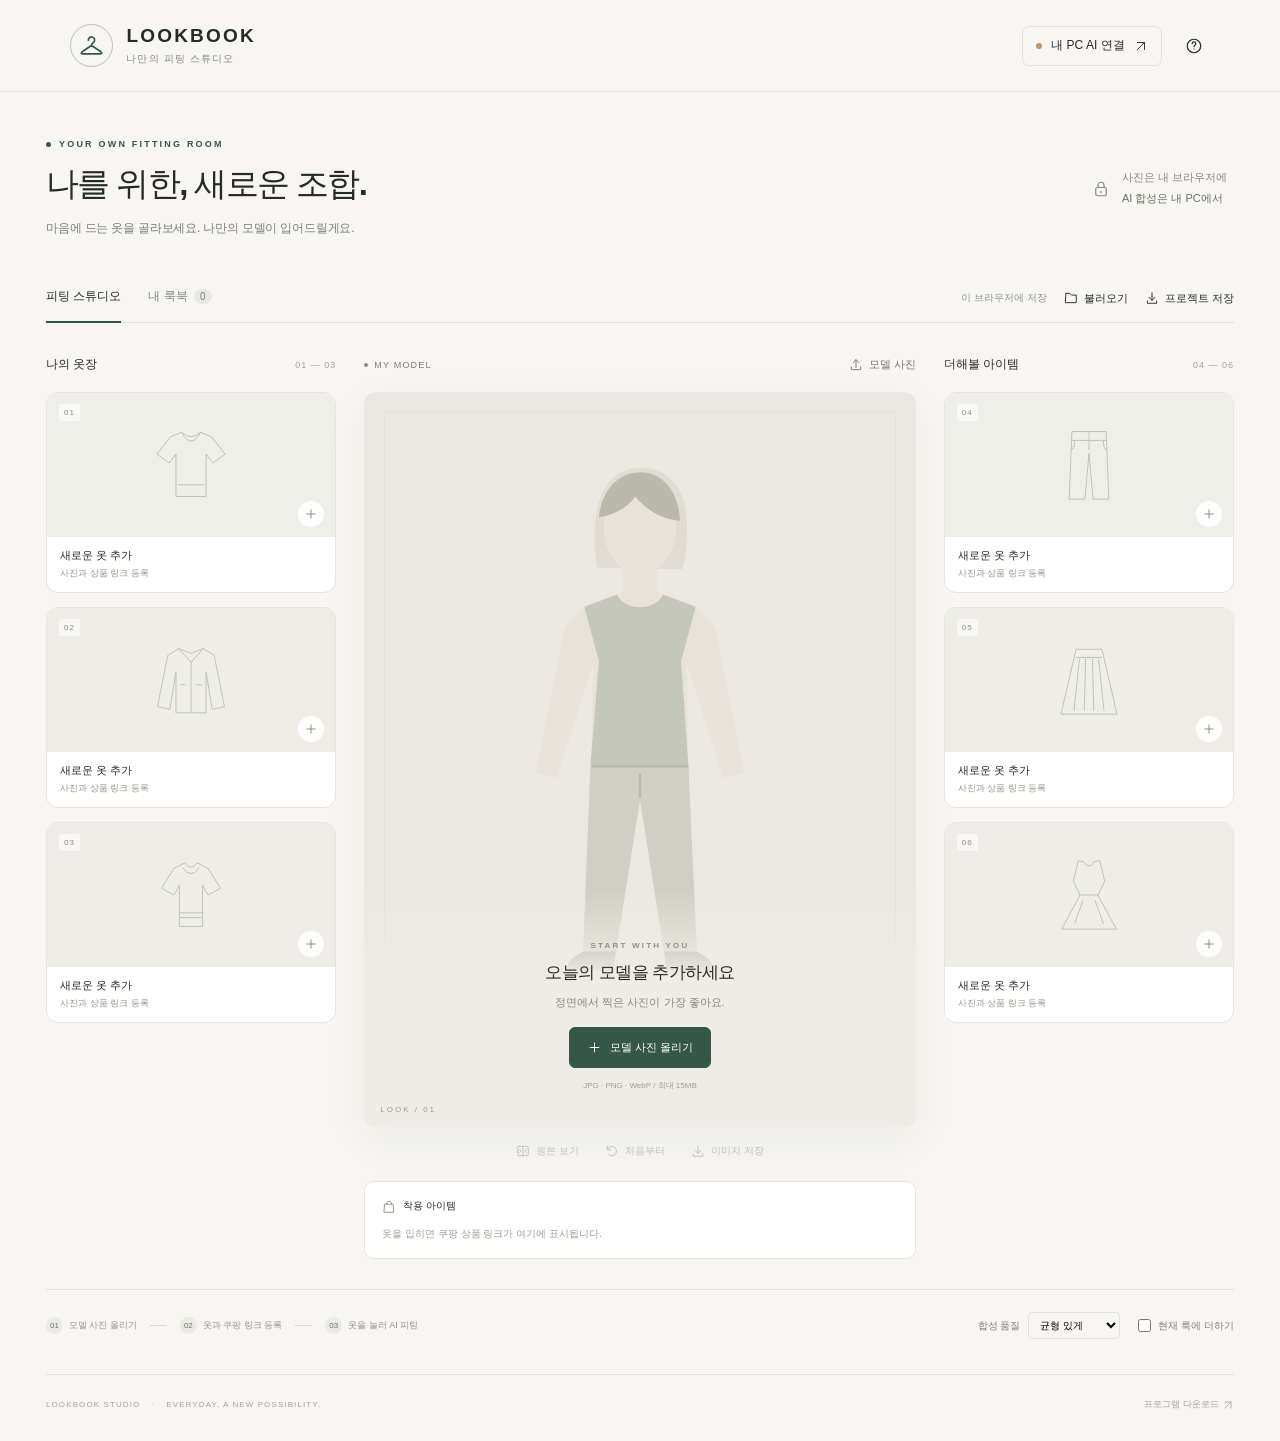
==== web/index.html @ db5d23bc "Build Korean lookbook with local AI fitting, Coupang links and Pages deployment" ====
<!doctype html>
<html lang="ko">
<head>
  <meta charset="utf-8">
  <meta name="viewport" content="width=device-width, initial-scale=1">
  <meta name="description" content="모델과 옷 사진으로 만드는 나만의 룩북. 내 PC의 AI로 가상착용하고 쿠팡 상품 링크까지 함께 보관하세요.">
  <meta name="referrer" content="no-referrer">
  <meta http-equiv="Content-Security-Policy" content="default-src 'self'; img-src 'self' data: blob:; script-src 'self'; style-src 'self' 'unsafe-inline'; connect-src 'self' http://127.0.0.1:8765; font-src 'self'; object-src 'none'; base-uri 'self'; form-action 'none'">
  <title>나만의 룩북 · LOOKBOOK STUDIO</title>
  <link rel="icon" href="./favicon.svg" type="image/svg+xml">
  <link rel="stylesheet" href="./styles.css">
  <script src="./core.js" defer></script>
  <script src="./app.js" defer></script>
</head>
<body>
  <header class="topbar">
    <a class="brand" href="./" aria-label="룩북 스튜디오 처음 화면"><span class="brand-mark" data-icon="hanger"></span><span>LOOKBOOK<span class="brand-sub">나만의 피팅 스튜디오</span></span></a>
    <div class="top-actions"><button id="connectBtn" class="connection"><span class="status-dot"></span><span id="connectionLabel">내 PC AI 연결</span><span data-icon="arrow-up-right"></span></button><button id="helpBtn" class="icon-button" aria-label="사용 방법" data-icon="help"></button></div>
  </header>
  <main>
    <section class="intro">
      <div><div class="eyebrow"><span></span> YOUR OWN FITTING ROOM</div><h1>나를 위한, 새로운 조합.</h1><p>마음에 드는 옷을 골라보세요. 나만의 모델이 입어드릴게요.</p></div>
      <div class="intro-note"><span data-icon="lock"></span><span>사진은 내 브라우저에<br><strong>AI 합성은 내 PC에서</strong></span></div>
    </section>

    <div class="workspace-nav"><div class="tabs" role="tablist" aria-label="작업 화면"><button id="studioTab" class="tab active" role="tab" aria-selected="true" aria-controls="studioPanel">피팅 스튜디오</button><button id="looksTab" class="tab" role="tab" aria-selected="false" aria-controls="looksPanel">내 룩북 <span id="looksCount">0</span></button></div><div class="project-actions"><span id="saveStatus" class="save-status">이 브라우저에 저장</span><button id="importBtn" class="text-button"><span data-icon="folder"></span>불러오기</button><button id="exportBtn" class="text-button"><span data-icon="download"></span>프로젝트 저장</button></div></div>

    <section id="studioPanel" role="tabpanel" aria-labelledby="studioTab">
      <div class="studio-grid">
        <aside class="wardrobe left-wardrobe"><div class="section-heading"><h2>나의 옷장</h2><span>01 — 03</span></div><div id="leftSlots" class="slot-list"></div></aside>
        <section class="fitting-column" aria-label="모델과 가상착용 결과">
          <div class="model-toolbar"><span><span class="tiny-dot"></span> <span id="modelLabel">MY MODEL</span></span><button id="modelUploadBtn" class="text-button"><span data-icon="upload"></span><span id="modelUploadLabel">모델 사진</span></button></div>
          <div id="modelStage" class="model-stage">
            <div class="stage-lines" aria-hidden="true"></div>
            <div id="emptyModel" class="empty-model">
              <svg class="model-illustration" viewBox="0 0 320 480" fill="none" aria-hidden="true"><ellipse cx="160" cy="452" rx="76" ry="10" fill="#dedbd3"/><path d="M125 109c-4-17-3-37 0-49 4-22 18-34 36-34s34 13 37 36c2 15 1 32-3 48" fill="#ddd8ce"/><ellipse cx="160" cy="76" rx="30" ry="38" fill="#e9e1d7"/><path d="M146 108v21l-32 12-16 17-24 120 17 5 31-97-3 91-6 154h27l20-132 20 132h27l-7-154-2-91 31 97 17-5-24-120-16-17-32-12v-21" fill="#e8e1d7"/><path d="M114 141l27-10c6 14 32 14 38 0l27 10-12 45 6 87h-81l7-87z" fill="#b7bbb0"/><path d="M119 273h81l7 153h-27l-20-125-20 125h-27z" fill="#c8c6bb"/><path d="M113 426h27l-2 16h-38c-2-6 5-12 13-16m67 0h27c8 4 15 10 13 16h-38z" fill="#827f73"/><path d="M126 67c8-1 22-5 30-17 11 13 24 19 37 20-1-27-17-40-32-40-19 0-32 14-35 37" fill="#aaa598"/><path d="M160 279v20m-40-26h80" stroke="#a9a79a" stroke-width="2"/></svg>
              <div class="model-empty-caption"><span class="eyebrow">START WITH YOU</span><h2>오늘의 모델을 추가하세요</h2><p>정면에서 찍은 사진이 가장 좋아요.</p><button id="emptyUploadBtn" class="primary-button"><span data-icon="plus"></span>모델 사진 올리기</button><small>JPG · PNG · WebP / 최대 15MB</small></div>
            </div>
            <img id="modelImage" class="model-image" alt="업로드한 모델" hidden>
            <span id="resultBadge" class="result-badge" hidden>AI 피팅 결과</span>
            <div id="processing" class="processing" hidden role="status" aria-live="polite"><div class="spinner"></div><strong id="processingTitle">옷을 입혀보고 있어요</strong><p id="processingText">내 PC에서 AI가 작업 중입니다.</p><span id="elapsed">0초</span><button id="cancelBtn" class="secondary-button">작업 취소</button></div>
            <div class="stage-number" aria-hidden="true">LOOK / <span id="lookNumber">01</span></div>
          </div>
          <div class="stage-actions"><button id="originalBtn" class="text-button" disabled><span data-icon="compare"></span>원본 보기</button><button id="resetBtn" class="text-button" disabled><span data-icon="reset"></span>처음부터</button><button id="downloadBtn" class="text-button" disabled><span data-icon="download"></span>이미지 저장</button></div>
          <div id="productPanel" class="product-panel"><div class="product-heading"><span data-icon="bag"></span><h3 id="productTitle">착용 아이템</h3></div><div id="productList"><p class="muted">옷을 입히면 쿠팡 상품 링크가 여기에 표시됩니다.</p></div></div>
        </section>
        <aside class="wardrobe right-wardrobe"><div class="section-heading"><h2>더해볼 아이템</h2><span>04 — 06</span></div><div id="rightSlots" class="slot-list"></div></aside>
      </div>
      <div class="studio-bottom"><div class="step-hint"><span>01</span>모델 사진 올리기<i></i><span>02</span>옷과 쿠팡 링크 등록<i></i><span>03</span>옷을 눌러 AI 피팅</div><div class="generation-controls"><label for="quality">합성 품질</label><select id="quality"><option value="20">빠르게</option><option value="30" selected>균형 있게</option><option value="50">세밀하게</option></select><label class="check-label"><input id="layerMode" type="checkbox">현재 룩에 더하기</label></div></div>
      <div id="feedback" class="feedback" role="status" hidden></div>
    </section>

    <section id="looksPanel" role="tabpanel" aria-labelledby="looksTab" hidden><div class="looks-heading"><div><h2>마음에 드는 조합을 모아두세요.</h2><p>완성한 룩은 이 브라우저에 최대 20개까지 자동 보관됩니다.</p></div></div><div id="lookGallery" class="look-gallery"></div></section>

    <footer><span>LOOKBOOK STUDIO <b>·</b> EVERYDAY, A NEW POSSIBILITY.</span><a href="https://github.com/mkj5956/Cookbook-site" target="_blank" rel="noopener noreferrer">프로그램 다운로드 <span data-icon="arrow-up-right"></span></a></footer>
  </main>

  <dialog id="garmentDialog"><form id="garmentForm" novalidate><div class="dialog-heading"><div><span class="eyebrow" id="slotEyebrow">WARDROBE 01</span><h2>나의 옷 등록하기</h2></div><button type="button" class="icon-button dialog-close" aria-label="닫기" data-icon="close"></button></div><button type="button" id="garmentImageBtn" class="garment-drop"><img id="garmentPreview" alt="등록할 의상" hidden><span id="garmentPlaceholder"><span data-icon="upload"></span><strong>옷 사진을 선택하거나 끌어놓으세요</strong><small>상품 단독 사진 또는 옷을 입은 사진 · 최대 15MB</small></span></button><label for="garmentName">상품명</label><input id="garmentName" type="text" maxlength="80" placeholder="예: 아이보리 리브 니트"><div class="form-row"><div><label for="garmentCategory">옷 종류</label><select id="garmentCategory"><option value="tops">상의 · 아우터</option><option value="bottoms">하의 · 스커트</option><option value="one-pieces">원피스 · 점프수트</option></select></div><div><label for="garmentPhotoType">사진 형태</label><select id="garmentPhotoType"><option value="flat-lay">옷만 있는 상품 사진</option><option value="model">사람이 입은 사진</option></select></div></div><label for="garmentLink">쿠팡 상품 링크 <span class="optional">선택</span></label><div class="input-with-icon"><span data-icon="link"></span><input id="garmentLink" type="url" maxlength="2048" placeholder="https://www.coupang.com/..." autocomplete="off"></div><p class="field-hint">쿠팡 상품 주소 또는 link.coupang.com 공유 링크를 붙여넣으세요.</p><p id="garmentError" class="form-error" role="alert" hidden></p><div class="dialog-footer"><button type="button" id="deleteGarmentBtn" class="text-button danger">이 옷 삭제</button><button type="submit" class="primary-button">옷장에 저장 <span data-icon="arrow-right"></span></button></div></form></dialog>

  <dialog id="connectDialog"><div class="dialog-heading"><div><span class="eyebrow">ON YOUR COMPUTER</span><h2>내 PC의 AI와 연결하기</h2></div><button class="icon-button dialog-close" aria-label="닫기" data-icon="close"></button></div><p class="dialog-intro">사이트는 공개되어 있지만, 사진 합성은 본인 PC에서만 실행됩니다. 다른 방문자가 내 PC의 AI를 사용할 수는 없어요.</p><ol class="setup-steps"><li><b>프로그램 준비</b><span>저장소를 ZIP으로 내려받고 압축을 풀어주세요.</span><a href="https://github.com/mkj5956/Cookbook-site/archive/refs/heads/main.zip" class="text-button">윈도우 프로그램 다운로드 <span data-icon="download"></span></a></li><li><b>처음 한 번 설치</b><span><code>local-ai/1_INSTALL.bat</code>를 더블클릭하세요. AI 파일 다운로드에 인터넷이 필요합니다.</span></li><li><b>AI 실행</b><span><code>local-ai/2_START.bat</code>를 더블클릭하면 연결된 룩북이 열립니다.</span></li></ol><div class="hardware-note"><span data-icon="info"></span><p>NVIDIA 그래픽카드가 필요합니다. AI 모델의 안내 기준은 약 8GB VRAM이며, 이 구성은 RTX 30 시리즈 이상·12GB 이상을 권장합니다. <code>0_CHECK_PC.bat</code>로 확인할 수 있어요.</p></div><details><summary>직접 연결 코드를 입력할게요</summary><label for="connectionToken">실행 창에 표시된 연결 코드</label><input id="connectionToken" type="password" autocomplete="off" placeholder="연결 코드를 붙여넣으세요"><button id="manualConnectBtn" class="primary-button">연결 확인</button></details><p id="connectionMessage" class="form-error" role="status" hidden></p><p class="field-hint">Chrome에서 ‘로컬 네트워크 접근’ 안내가 뜨면 허용하세요. 사진은 GitHub나 외부 AI 서비스로 전송되지 않습니다.</p><div class="dialog-footer"><button id="disconnectBtn" class="text-button danger">연결 해제</button><button id="testConnectionBtn" class="secondary-button">연결 다시 확인</button></div></dialog>

  <dialog id="helpDialog"><div class="dialog-heading"><div><span class="eyebrow">A LITTLE GUIDE</span><h2>나만의 룩북 사용법</h2></div><button class="icon-button dialog-close" aria-label="닫기" data-icon="close"></button></div><ol class="setup-steps"><li><b>가운데에 모델 사진을 올려주세요.</b><span>팔이 몸을 가리지 않는 정면 사진을 권장합니다.</span></li><li><b>양옆 6칸에 옷을 등록하세요.</b><span>옷 종류, 사진 형태, 상품명과 쿠팡 주소를 함께 저장할 수 있어요.</span></li><li><b>등록한 옷을 클릭하세요.</b><span>PC의 AI가 옷을 입힌 사진을 만듭니다. ‘현재 룩에 더하기’를 켜면 완성된 룩에 다음 옷을 합성합니다. 반복 합성하면 얼굴과 디테일이 변할 수 있어요.</span></li><li><b>모델 아래에서 상품을 확인하세요.</b><span>쿠팡 버튼으로 해당 상품을 열 수 있습니다. 완성한 사진은 저장하거나 내 룩북에서 다시 볼 수 있어요.</span></li></ol><div class="hardware-note"><p>이 결과는 스타일 미리보기입니다. 실제 사이즈·핏·무늬의 정확성을 보장하지 않습니다. 브라우저 데이터를 지우면 사진과 룩북이 사라지므로 ‘프로젝트 저장’으로 백업하세요. 쿠팡 링크는 직접 등록하며 가격·재고를 가져오지는 않습니다.</p></div></dialog>

  <input id="modelFile" type="file" accept="image/jpeg,image/png,image/webp" hidden><input id="garmentFile" type="file" accept="image/jpeg,image/png,image/webp" hidden><input id="projectFile" type="file" accept=".json,.lookbook" hidden>
  <div id="toast" class="toast" role="status" aria-live="polite" hidden></div>
  <noscript>룩북을 사용하려면 브라우저에서 JavaScript를 허용해주세요.</noscript>
</body>
</html>
---- web/styles.css ----
@charset "UTF-8";
:root{--bg:#f7f6f2;--paper:#fff;--ink:#252b27;--muted:#858982;--line:#e2e3dc;--green:#365649;--green-soft:#e9eee7;--orange:#b47752;--shadow:0 14px 48px #26372d0d;font-family:-apple-system,BlinkMacSystemFont,"Segoe UI","Malgun Gothic",sans-serif;color:var(--ink);background:var(--bg);font-synthesis:none}
*{box-sizing:border-box}body{margin:0}button,input,select{font:inherit}button,a,input,select{-webkit-tap-highlight-color:transparent}button{cursor:pointer}button:disabled{cursor:default;opacity:.4}button{color:inherit}a{color:inherit;text-decoration:none}img{display:block;max-width:100%}[hidden]{display:none!important}:focus-visible{outline:3px solid #8ba795;outline-offset:4px}svg.icon{width:18px;height:18px;flex-shrink:0;vertical-align:middle;stroke:currentColor;fill:none;stroke-width:1.6;stroke-linecap:round;stroke-linejoin:round}.topbar{height:92px;max-width:1440px;margin:auto;padding:0 5.5%;display:flex;align-items:center;justify-content:space-between;border-bottom:1px solid var(--line)}.brand{display:flex;gap:13px;align-items:center;font-size:19px;letter-spacing:2.2px;font-weight:650}.brand-mark{width:43px;height:43px;border-radius:50%;border:1px solid #b8c2b8;display:grid;place-items:center;color:var(--green)}.brand-mark .icon{width:25px;height:25px}.brand-sub{display:block;font-size:10px;font-weight:400;letter-spacing:1.1px;margin-top:5px;color:var(--muted)}.top-actions{display:flex;align-items:center;gap:16px}.connection{display:flex;align-items:center;gap:9px;border:1px solid var(--line);background:transparent;padding:10px 13px;border-radius:7px;font-size:12px}.connection .icon{width:14px}.status-dot{height:6px;width:6px;border-radius:50%;background:#b99b6c}.connection.ready .status-dot{background:#6e966d}.connection.ready{background:var(--green-soft);border-color:#d1dccf;color:var(--green)}.icon-button{display:grid;place-items:center;width:32px;height:32px;padding:0;border:0;background:transparent;border-radius:7px}.icon-button:hover{background:#eceee7}main{max-width:1260px;padding:0 36px;margin:auto}.intro{display:flex;justify-content:space-between;align-items:center;padding:47px 0 37px}.eyebrow{font-size:9px;font-weight:600;letter-spacing:2.2px;display:flex;align-items:center;gap:8px;color:var(--green)}.eyebrow>span{width:5px;height:5px;border-radius:50%;background:var(--green)}h1{font-size:33px;letter-spacing:-1.6px;margin:13px 0 13px;font-weight:550}.intro p{font-size:12px;color:#7a7f77;margin:0;letter-spacing:-.2px}.intro-note{display:flex;align-items:center;gap:12px;font-size:11px;line-height:1.9;color:var(--muted);padding-right:7px}.intro-note>.icon{width:28px;height:28px;stroke-width:1.1;color:#87917e}.intro-note strong{font-weight:500;color:#667260}.workspace-nav{display:flex;align-items:center;justify-content:space-between;border-bottom:1px solid var(--line);margin-bottom:27px}.tabs{display:flex;gap:27px}.tab{font-size:12px;border:0;background:transparent;padding:14px 0 17px;color:var(--muted);position:relative}.tab.active{color:var(--ink);font-weight:600}.tab.active:after{position:absolute;bottom:-1px;left:0;right:0;height:2px;background:var(--green);content:""}.tab span{font-size:10px;border-radius:10px;background:#e8e9e2;padding:2px 6px;margin-left:3px;color:#7a8177}.project-actions{display:flex;align-items:center;gap:17px}.text-button{display:inline-flex;align-items:center;justify-content:center;gap:6px;background:transparent;border:0;padding:4px 0;font-size:11px;white-space:nowrap}.text-button:hover:not(:disabled){color:var(--green);text-decoration:underline;text-underline-offset:4px}.text-button .icon{width:14px;height:14px}.save-status{font-size:10px;color:#8e948a}.studio-grid{display:grid;grid-template-columns:minmax(165px,1fr) minmax(360px,1.9fr) minmax(165px,1fr);gap:28px;align-items:start}.section-heading,.model-toolbar{display:flex;align-items:center;justify-content:space-between;height:29px;margin-bottom:13px}.section-heading h2{font-size:12px;font-weight:600;margin:0}.section-heading>span{font-size:9px;color:#a1a598;letter-spacing:1px}.slot-list{display:grid;gap:14px}.garment-card{background:#fff;border:1px solid #e4e6df;border-radius:12px;overflow:hidden;position:relative;transition:border-color .2s,box-shadow .2s,transform .2s}.garment-card:hover{transform:translateY(-2px);border-color:#b3c4b0;box-shadow:0 6px 20px #23332a09}.garment-card.selected{border:1px solid #5f7a5c;box-shadow:0 0 0 2px #d8e3d4}.garment-card.worn .item-number{background:var(--green);color:white}.garment-pick{border:0;width:100%;background:none;text-align:left;display:block;padding:0}.garment-visual{height:144px;background:#efefea;display:flex;align-items:center;justify-content:center;position:relative;overflow:hidden}.garment-card:nth-child(2) .garment-visual{background:#eeeee7}.garment-card:nth-child(3) .garment-visual{background:#efede8}.garment-visual>img{width:100%;height:100%;object-fit:contain;padding:10px}.garment-visual>.garment-line{width:82px;height:98px;color:#bdc2b4;transition:opacity .2s}.garment-card:hover .garment-line{opacity:.55}.item-number{position:absolute;left:12px;top:11px;font-size:8px;letter-spacing:1px;z-index:1;color:#87917d;background:#ffffff94;border-radius:3px;padding:4px 5px}.item-plus{width:26px;height:26px;background:#ffffffe0;display:grid;place-items:center;position:absolute;right:11px;bottom:10px;border-radius:50%;color:#818d78}.item-plus .icon{width:14px;height:14px}.item-caption{padding:11px 13px 12px;min-height:53px;display:block}.item-caption strong{font-size:11px;font-weight:500;display:block;white-space:nowrap;overflow:hidden;text-overflow:ellipsis;max-width:calc(100% - 25px)}.item-caption small{display:block;font-size:9px;color:#92978b;margin-top:4px}.edit-item{position:absolute;bottom:13px;right:10px;width:26px;height:26px;background:#f6f7f2}.edit-item .icon{width:13px;height:13px}.model-toolbar{font-size:9px;letter-spacing:1.2px;color:#747e6b}.model-toolbar>span{display:flex;align-items:center;gap:6px;max-width:60%;overflow:hidden;white-space:nowrap;text-overflow:ellipsis}.tiny-dot{height:4px;width:4px;background:#7e9273;border-radius:50%}.model-toolbar .text-button{letter-spacing:0}.model-stage{position:relative;aspect-ratio:3/4;background:#eae8e0;border-radius:12px;overflow:hidden;box-shadow:var(--shadow)}.stage-lines{position:absolute;inset:20px;border:1px solid #d5d5c955;pointer-events:none}.empty-model{position:absolute;inset:0}.model-illustration{position:absolute;top:6%;left:50%;transform:translateX(-50%);height:79%;opacity:.72}.model-empty-caption{position:absolute;bottom:0;left:0;right:0;text-align:center;padding:50px 12px 36px;background:linear-gradient(transparent,#eeece5 37%,#eeece5)}.model-empty-caption .eyebrow{justify-content:center;font-size:8px;color:#8c9682}.model-empty-caption h2{font-size:17px;font-weight:500;letter-spacing:-.5px;margin:11px 0}.model-empty-caption p{font-size:11px;color:#848a7d;margin:0 0 17px}.primary-button,.secondary-button{display:inline-flex;align-items:center;justify-content:center;gap:8px;border:1px solid var(--green);background:var(--green);color:white;padding:12px 17px;font-size:11px;border-radius:6px;transition:background .15s}.primary-button:hover{background:#284236}.primary-button .icon,.secondary-button .icon{width:15px;height:15px}.secondary-button{background:white;color:var(--green);border-color:#d1d8cc}.secondary-button:hover{background:var(--green-soft)}.model-empty-caption small{display:block;font-size:8px;color:#9b9e93;margin-top:12px}.stage-number{position:absolute;bottom:13px;left:16px;font-size:8px;color:#9a9e91;letter-spacing:2px;pointer-events:none}.model-image{height:100%;width:100%;object-fit:contain}.result-badge{position:absolute;top:14px;left:14px;font-size:10px;background:#fff9;padding:7px 10px;border-radius:4px;backdrop-filter:blur(8px)}.stage-actions{display:flex;align-items:center;justify-content:center;gap:26px;margin:13px 0 19px}.stage-actions .text-button{font-size:10px;color:#757e6d}.product-panel{border:1px solid var(--line);background:#fff;border-radius:9px;padding:15px 17px}.product-heading{display:flex;align-items:center;gap:7px;margin-bottom:10px}.product-heading .icon{width:14px;height:14px;color:#8e997f}.product-heading h3{font-size:10px;margin:0;font-weight:500}.muted{font-size:10px;color:#9a9f92;line-height:1.8;margin:0}.product-row{display:flex;align-items:center;gap:10px;margin-top:10px}.product-row img{width:34px;height:39px;object-fit:contain;border-radius:3px;background:#f4f4ef}.product-row>div{min-width:0;flex:1}.product-row strong{font-size:10px;display:block;overflow:hidden;text-overflow:ellipsis;white-space:nowrap;font-weight:500}.product-row small{font-size:8px;color:#91988a;display:block;margin-top:4px}.coupang-link{background:#edf1e8;color:#50654a;font-size:9px;padding:8px 9px;border-radius:4px;display:flex;gap:5px;align-items:center;white-space:nowrap}.coupang-link .icon{width:12px;height:12px}.coupang-link:hover{background:#dfe9d8}.no-link{font-size:9px;color:#a0a596}.studio-bottom{display:flex;justify-content:space-between;align-items:center;gap:16px;border-top:1px solid var(--line);padding:22px 0;margin-top:30px;flex-wrap:wrap}.step-hint{display:flex;align-items:center;font-size:9px;color:#909788;gap:6px}.step-hint>span{font-size:8px;color:#64745c;background:#e9ece4;padding:4px;border-radius:50%}.step-hint i{width:17px;height:1px;background:#d7dcd1;margin:0 7px}.generation-controls{display:flex;align-items:center;gap:8px;font-size:10px;color:#7b8470}.generation-controls select{border:1px solid var(--line);background:transparent;font-size:10px;padding:6px 20px 6px 7px;border-radius:4px;max-width:100px}.check-label{display:flex;align-items:center;gap:4px;white-space:nowrap;margin-left:6px}.check-label input{accent-color:var(--green)}footer{display:flex;justify-content:space-between;align-items:center;border-top:1px solid var(--line);padding:23px 0 30px;margin-top:13px;font-size:8px;letter-spacing:1.1px;color:#a0a598}footer b{font-weight:400;margin:0 8px}footer a{font-size:9px;letter-spacing:0;display:flex;align-items:center;gap:3px}footer .icon{height:12px;width:12px}.feedback{padding:14px 18px;background:#fff5e9;border:1px solid #efddc5;color:#98784e;border-radius:7px;font-size:12px;line-height:1.8;margin-bottom:15px}.processing{position:absolute;inset:0;background:#f4f4eecf;backdrop-filter:blur(6px);display:flex;flex-direction:column;align-items:center;justify-content:center;text-align:center;padding:25px;z-index:2}.spinner{height:35px;width:35px;border:2px solid #d2dccb;border-top-color:var(--green);border-radius:50%;animation:spin 1s linear infinite;margin-bottom:22px}@keyframes spin{to{transform:rotate(360deg)}}.processing strong{font-size:15px;font-weight:500}.processing p{font-size:11px;color:#858c7d;line-height:1.8;max-width:260px}.processing>span{font-size:10px;letter-spacing:1px;color:#7d8d71;margin:8px 0 22px}.processing .secondary-button{font-size:10px;padding:8px 13px}.looks-heading h2{font-size:21px;font-weight:500;letter-spacing:-.6px}.looks-heading p{font-size:12px;color:var(--muted)}.look-gallery{display:grid;grid-template-columns:repeat(4,1fr);gap:22px;margin:28px 0 45px}.gallery-empty{grid-column:1/-1;text-align:center;padding:70px 20px;background:#efefe8;border-radius:10px;color:#89917e}.gallery-empty>.icon{width:34px;height:34px;margin-bottom:9px}.gallery-empty h3{font-size:16px;font-weight:500}.gallery-empty p{font-size:12px}.look-card{background:white;border:1px solid var(--line);border-radius:10px;overflow:hidden}.look-card>button{width:100%;padding:0;border:0;background:#eeeee8}.look-card>button img{width:100%;aspect-ratio:3/4;object-fit:contain}.look-card-content{padding:13px}.look-card-content strong{font-size:12px;font-weight:500}.look-card-content small{display:block;font-size:9px;color:var(--muted);margin:5px 0 10px}.look-card-actions{display:flex;justify-content:space-between;gap:10px}.look-card .product-row{flex-wrap:wrap}.look-card .coupang-link{font-size:8px;padding:6px}.look-card .product-row img{width:25px;height:30px}.look-card .product-row strong{font-size:9px}.look-card .product-row small{margin:3px 0}.look-card .product-row>div{min-width:70px}dialog{border:1px solid var(--line);border-radius:15px;background:#fafbf7;color:var(--ink);padding:28px;width:min(480px,calc(100% - 30px));max-height:90vh;overflow:auto;box-shadow:0 28px 110px #15231935}dialog::backdrop{background:#20271e5e;backdrop-filter:blur(4px)}.dialog-heading{display:flex;justify-content:space-between;align-items:flex-start;margin-bottom:22px}.dialog-heading .eyebrow{font-size:8px}.dialog-heading h2{font-size:21px;font-weight:500;letter-spacing:-.6px;margin:10px 0 0}.garment-drop{border:1px dashed #bdc9b3;background:#edf0e7;border-radius:9px;min-height:164px;width:100%;position:relative;padding:15px;margin-bottom:20px;display:flex;align-items:center;justify-content:center}.garment-drop img{max-height:190px;max-width:100%;object-fit:contain}.garment-drop strong{display:block;font-size:12px;font-weight:500;margin:12px 0 6px}.garment-drop small{display:block;font-size:9px;color:#8a9481}.garment-drop .icon{width:24px;height:24px;color:#7b8e6b}.dragover{outline:2px dashed #6e8e5b;outline-offset:4px}dialog label{display:block;font-size:11px;font-weight:500;margin:17px 0 8px}dialog input,dialog select{border:1px solid #dce1d6;border-radius:5px;padding:10px 11px;width:100%;background:white;font-size:12px;color:var(--ink);outline-offset:1px}dialog input::placeholder{color:#a6ad9d;font-size:11px}.form-row{display:grid;grid-template-columns:1fr 1fr;gap:14px}.optional{font-weight:400;color:#9ba68f;margin-left:5px;font-size:9px}.input-with-icon{position:relative}.input-with-icon>.icon{position:absolute;left:11px;top:11px;width:15px;height:15px;color:#99a38c}.input-with-icon input{padding-left:34px}.field-hint{font-size:10px;line-height:1.8;color:#929c84;margin:9px 0}.form-error{font-size:11px;line-height:1.8;color:#a35f3e;background:#faf0e5;padding:10px 12px;border-radius:4px}.dialog-footer{display:flex;justify-content:space-between;align-items:center;margin-top:23px;padding-top:17px;border-top:1px solid var(--line)}.danger{color:#a77c65}.dialog-intro{font-size:12px;color:#818b76;line-height:1.9}.setup-steps{list-style:none;padding:0;counter-reset:steps;margin:22px 0}.setup-steps li{counter-increment:steps;position:relative;padding-left:32px;margin:20px 0;font-size:12px}.setup-steps li:before{content:counter(steps);position:absolute;left:0;top:-2px;border:1px solid #cad5be;background:#e9eee2;color:#6d825b;border-radius:50%;width:21px;height:21px;display:grid;place-items:center;font-size:10px}.setup-steps b{display:block;font-weight:500;margin-bottom:7px}.setup-steps span{font-size:11px;color:#8a947e;line-height:1.9;display:block}.setup-steps .text-button{color:var(--green);margin-top:7px}.hardware-note{background:#edf0e7;border-radius:7px;padding:12px 15px;display:flex;gap:8px;align-items:flex-start}.hardware-note>.icon{margin-top:3px;width:15px;height:15px;color:#869673}.hardware-note p{font-size:10px;color:#78876b;line-height:1.9;margin:0}code{font-size:10px;background:#e7eadd;padding:2px 4px;border-radius:3px}details{margin-top:20px}summary{font-size:11px;cursor:pointer;color:#79866b}details .primary-button{margin-top:12px;font-size:10px;padding:9px 12px}.toast{position:fixed;bottom:26px;left:50%;transform:translateX(-50%);border-radius:7px;background:#263e30;color:white;padding:13px 20px;font-size:12px;line-height:1.7;z-index:10;box-shadow:var(--shadow);max-width:min(90vw,600px);width:max-content}.noscript{padding:20px}
@media(min-width:1400px){.garment-visual{height:156px}.studio-grid{gap:32px}}@media(max-width:1000px){main{padding:0 25px}.studio-grid{gap:18px;grid-template-columns:minmax(150px,1fr) minmax(315px,1.8fr) minmax(150px,1fr)}.garment-visual{height:125px}.intro-note{display:none}.save-status{display:none}.model-empty-caption{padding-bottom:30px}.stage-actions{gap:15px}.model-empty-caption h2{font-size:15px}.model-empty-caption p{font-size:10px}.look-gallery{grid-template-columns:repeat(3,1fr)}}@media(max-width:760px){.topbar{height:76px;padding:0 22px}.brand{font-size:15px;gap:9px}.brand-mark{width:35px;height:35px}.brand-sub{font-size:8px}.connection{font-size:10px;padding:8px;gap:6px}.connection>.icon{display:none}.top-actions{gap:8px}main{padding:0 18px}.intro{padding:29px 0 23px}h1{font-size:26px;letter-spacing:-1.3px}.intro p{font-size:11px;max-width:265px;line-height:1.8}.eyebrow{font-size:8px}.workspace-nav{margin-bottom:20px}.tabs{gap:18px}.tab{font-size:11px}.project-actions{gap:10px}.project-actions .text-button{font-size:9px}.project-actions .icon{display:none}.studio-grid{grid-template-columns:1fr 1fr;gap:25px 15px}.fitting-column{grid-column:1/-1;grid-row:1;max-width:480px;justify-self:center;width:100%}.wardrobe{grid-row:2}.garment-visual{height:135px}.item-caption strong{font-size:10px}.section-heading h2{font-size:11px}.stage-actions{gap:26px}.studio-bottom{margin-top:23px;gap:19px;justify-content:center}.generation-controls{font-size:10px}.step-hint{font-size:8px;gap:5px}.step-hint i{width:8px;margin:0 4px}.look-gallery{grid-template-columns:repeat(2,1fr);gap:14px}.look-card-content{padding:10px}.look-card .product-row img{display:none}.looks-heading h2{font-size:18px}.looks-heading p{font-size:11px;line-height:1.8}footer{font-size:7px;letter-spacing:.6px}footer b{margin:0 3px}footer a{font-size:8px}dialog{padding:23px}.form-row{gap:9px}dialog select{font-size:11px;padding:9px 6px}}@media(prefers-reduced-motion:reduce){*{transition:none!important;scroll-behavior:auto!important}.spinner{animation-duration:2s}}
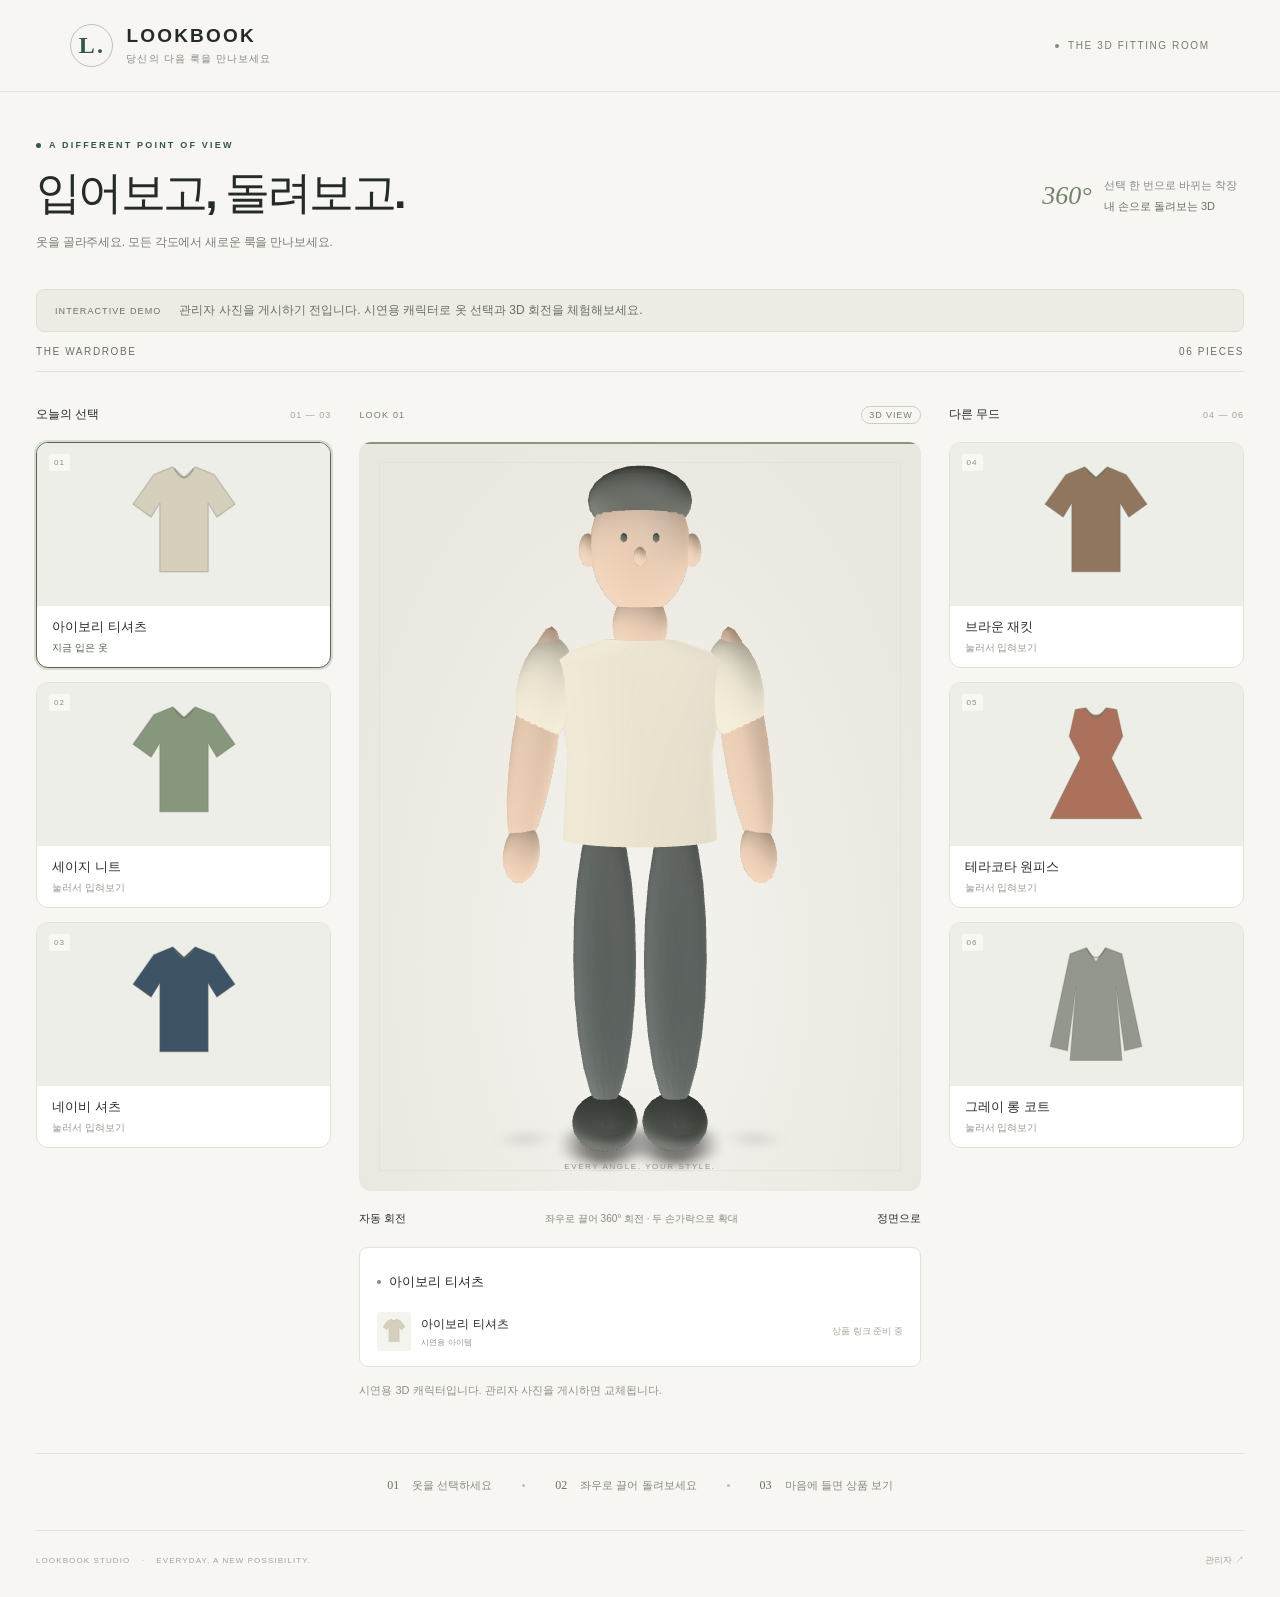
==== commit 5c947c3f: "Add owner-only administration and public 3D outfit showroom" ====
--- a/web/index.html
+++ b/web/index.html
@@ -1,68 +1,20 @@
 <!doctype html>
-<html lang="ko">
-<head>
-  <meta charset="utf-8">
-  <meta name="viewport" content="width=device-width, initial-scale=1">
-  <meta name="description" content="모델과 옷 사진으로 만드는 나만의 룩북. 내 PC의 AI로 가상착용하고 쿠팡 상품 링크까지 함께 보관하세요.">
-  <meta name="referrer" content="no-referrer">
-  <meta http-equiv="Content-Security-Policy" content="default-src 'self'; img-src 'self' data: blob:; script-src 'self'; style-src 'self' 'unsafe-inline'; connect-src 'self' http://127.0.0.1:8765; font-src 'self'; object-src 'none'; base-uri 'self'; form-action 'none'">
-  <title>나만의 룩북 · LOOKBOOK STUDIO</title>
-  <link rel="icon" href="./favicon.svg" type="image/svg+xml">
-  <link rel="stylesheet" href="./styles.css">
-  <script src="./core.js" defer></script>
-  <script src="./app.js" defer></script>
-</head>
-<body>
-  <header class="topbar">
-    <a class="brand" href="./" aria-label="룩북 스튜디오 처음 화면"><span class="brand-mark" data-icon="hanger"></span><span>LOOKBOOK<span class="brand-sub">나만의 피팅 스튜디오</span></span></a>
-    <div class="top-actions"><button id="connectBtn" class="connection"><span class="status-dot"></span><span id="connectionLabel">내 PC AI 연결</span><span data-icon="arrow-up-right"></span></button><button id="helpBtn" class="icon-button" aria-label="사용 방법" data-icon="help"></button></div>
-  </header>
-  <main>
-    <section class="intro">
-      <div><div class="eyebrow"><span></span> YOUR OWN FITTING ROOM</div><h1>나를 위한, 새로운 조합.</h1><p>마음에 드는 옷을 골라보세요. 나만의 모델이 입어드릴게요.</p></div>
-      <div class="intro-note"><span data-icon="lock"></span><span>사진은 내 브라우저에<br><strong>AI 합성은 내 PC에서</strong></span></div>
-    </section>
-
-    <div class="workspace-nav"><div class="tabs" role="tablist" aria-label="작업 화면"><button id="studioTab" class="tab active" role="tab" aria-selected="true" aria-controls="studioPanel">피팅 스튜디오</button><button id="looksTab" class="tab" role="tab" aria-selected="false" aria-controls="looksPanel">내 룩북 <span id="looksCount">0</span></button></div><div class="project-actions"><span id="saveStatus" class="save-status">이 브라우저에 저장</span><button id="importBtn" class="text-button"><span data-icon="folder"></span>불러오기</button><button id="exportBtn" class="text-button"><span data-icon="download"></span>프로젝트 저장</button></div></div>
-
-    <section id="studioPanel" role="tabpanel" aria-labelledby="studioTab">
-      <div class="studio-grid">
-        <aside class="wardrobe left-wardrobe"><div class="section-heading"><h2>나의 옷장</h2><span>01 — 03</span></div><div id="leftSlots" class="slot-list"></div></aside>
-        <section class="fitting-column" aria-label="모델과 가상착용 결과">
-          <div class="model-toolbar"><span><span class="tiny-dot"></span> <span id="modelLabel">MY MODEL</span></span><button id="modelUploadBtn" class="text-button"><span data-icon="upload"></span><span id="modelUploadLabel">모델 사진</span></button></div>
-          <div id="modelStage" class="model-stage">
-            <div class="stage-lines" aria-hidden="true"></div>
-            <div id="emptyModel" class="empty-model">
-              <svg class="model-illustration" viewBox="0 0 320 480" fill="none" aria-hidden="true"><ellipse cx="160" cy="452" rx="76" ry="10" fill="#dedbd3"/><path d="M125 109c-4-17-3-37 0-49 4-22 18-34 36-34s34 13 37 36c2 15 1 32-3 48" fill="#ddd8ce"/><ellipse cx="160" cy="76" rx="30" ry="38" fill="#e9e1d7"/><path d="M146 108v21l-32 12-16 17-24 120 17 5 31-97-3 91-6 154h27l20-132 20 132h27l-7-154-2-91 31 97 17-5-24-120-16-17-32-12v-21" fill="#e8e1d7"/><path d="M114 141l27-10c6 14 32 14 38 0l27 10-12 45 6 87h-81l7-87z" fill="#b7bbb0"/><path d="M119 273h81l7 153h-27l-20-125-20 125h-27z" fill="#c8c6bb"/><path d="M113 426h27l-2 16h-38c-2-6 5-12 13-16m67 0h27c8 4 15 10 13 16h-38z" fill="#827f73"/><path d="M126 67c8-1 22-5 30-17 11 13 24 19 37 20-1-27-17-40-32-40-19 0-32 14-35 37" fill="#aaa598"/><path d="M160 279v20m-40-26h80" stroke="#a9a79a" stroke-width="2"/></svg>
-              <div class="model-empty-caption"><span class="eyebrow">START WITH YOU</span><h2>오늘의 모델을 추가하세요</h2><p>정면에서 찍은 사진이 가장 좋아요.</p><button id="emptyUploadBtn" class="primary-button"><span data-icon="plus"></span>모델 사진 올리기</button><small>JPG · PNG · WebP / 최대 15MB</small></div>
-            </div>
-            <img id="modelImage" class="model-image" alt="업로드한 모델" hidden>
-            <span id="resultBadge" class="result-badge" hidden>AI 피팅 결과</span>
-            <div id="processing" class="processing" hidden role="status" aria-live="polite"><div class="spinner"></div><strong id="processingTitle">옷을 입혀보고 있어요</strong><p id="processingText">내 PC에서 AI가 작업 중입니다.</p><span id="elapsed">0초</span><button id="cancelBtn" class="secondary-button">작업 취소</button></div>
-            <div class="stage-number" aria-hidden="true">LOOK / <span id="lookNumber">01</span></div>
-          </div>
-          <div class="stage-actions"><button id="originalBtn" class="text-button" disabled><span data-icon="compare"></span>원본 보기</button><button id="resetBtn" class="text-button" disabled><span data-icon="reset"></span>처음부터</button><button id="downloadBtn" class="text-button" disabled><span data-icon="download"></span>이미지 저장</button></div>
-          <div id="productPanel" class="product-panel"><div class="product-heading"><span data-icon="bag"></span><h3 id="productTitle">착용 아이템</h3></div><div id="productList"><p class="muted">옷을 입히면 쿠팡 상품 링크가 여기에 표시됩니다.</p></div></div>
-        </section>
-        <aside class="wardrobe right-wardrobe"><div class="section-heading"><h2>더해볼 아이템</h2><span>04 — 06</span></div><div id="rightSlots" class="slot-list"></div></aside>
-      </div>
-      <div class="studio-bottom"><div class="step-hint"><span>01</span>모델 사진 올리기<i></i><span>02</span>옷과 쿠팡 링크 등록<i></i><span>03</span>옷을 눌러 AI 피팅</div><div class="generation-controls"><label for="quality">합성 품질</label><select id="quality"><option value="20">빠르게</option><option value="30" selected>균형 있게</option><option value="50">세밀하게</option></select><label class="check-label"><input id="layerMode" type="checkbox">현재 룩에 더하기</label></div></div>
-      <div id="feedback" class="feedback" role="status" hidden></div>
-    </section>
-
-    <section id="looksPanel" role="tabpanel" aria-labelledby="looksTab" hidden><div class="looks-heading"><div><h2>마음에 드는 조합을 모아두세요.</h2><p>완성한 룩은 이 브라우저에 최대 20개까지 자동 보관됩니다.</p></div></div><div id="lookGallery" class="look-gallery"></div></section>
-
-    <footer><span>LOOKBOOK STUDIO <b>·</b> EVERYDAY, A NEW POSSIBILITY.</span><a href="https://github.com/mkj5956/Cookbook-site" target="_blank" rel="noopener noreferrer">프로그램 다운로드 <span data-icon="arrow-up-right"></span></a></footer>
-  </main>
-
-  <dialog id="garmentDialog"><form id="garmentForm" novalidate><div class="dialog-heading"><div><span class="eyebrow" id="slotEyebrow">WARDROBE 01</span><h2>나의 옷 등록하기</h2></div><button type="button" class="icon-button dialog-close" aria-label="닫기" data-icon="close"></button></div><button type="button" id="garmentImageBtn" class="garment-drop"><img id="garmentPreview" alt="등록할 의상" hidden><span id="garmentPlaceholder"><span data-icon="upload"></span><strong>옷 사진을 선택하거나 끌어놓으세요</strong><small>상품 단독 사진 또는 옷을 입은 사진 · 최대 15MB</small></span></button><label for="garmentName">상품명</label><input id="garmentName" type="text" maxlength="80" placeholder="예: 아이보리 리브 니트"><div class="form-row"><div><label for="garmentCategory">옷 종류</label><select id="garmentCategory"><option value="tops">상의 · 아우터</option><option value="bottoms">하의 · 스커트</option><option value="one-pieces">원피스 · 점프수트</option></select></div><div><label for="garmentPhotoType">사진 형태</label><select id="garmentPhotoType"><option value="flat-lay">옷만 있는 상품 사진</option><option value="model">사람이 입은 사진</option></select></div></div><label for="garmentLink">쿠팡 상품 링크 <span class="optional">선택</span></label><div class="input-with-icon"><span data-icon="link"></span><input id="garmentLink" type="url" maxlength="2048" placeholder="https://www.coupang.com/..." autocomplete="off"></div><p class="field-hint">쿠팡 상품 주소 또는 link.coupang.com 공유 링크를 붙여넣으세요.</p><p id="garmentError" class="form-error" role="alert" hidden></p><div class="dialog-footer"><button type="button" id="deleteGarmentBtn" class="text-button danger">이 옷 삭제</button><button type="submit" class="primary-button">옷장에 저장 <span data-icon="arrow-right"></span></button></div></form></dialog>
-
-  <dialog id="connectDialog"><div class="dialog-heading"><div><span class="eyebrow">ON YOUR COMPUTER</span><h2>내 PC의 AI와 연결하기</h2></div><button class="icon-button dialog-close" aria-label="닫기" data-icon="close"></button></div><p class="dialog-intro">사이트는 공개되어 있지만, 사진 합성은 본인 PC에서만 실행됩니다. 다른 방문자가 내 PC의 AI를 사용할 수는 없어요.</p><ol class="setup-steps"><li><b>프로그램 준비</b><span>저장소를 ZIP으로 내려받고 압축을 풀어주세요.</span><a href="https://github.com/mkj5956/Cookbook-site/archive/refs/heads/main.zip" class="text-button">윈도우 프로그램 다운로드 <span data-icon="download"></span></a></li><li><b>처음 한 번 설치</b><span><code>local-ai/1_INSTALL.bat</code>를 더블클릭하세요. AI 파일 다운로드에 인터넷이 필요합니다.</span></li><li><b>AI 실행</b><span><code>local-ai/2_START.bat</code>를 더블클릭하면 연결된 룩북이 열립니다.</span></li></ol><div class="hardware-note"><span data-icon="info"></span><p>NVIDIA 그래픽카드가 필요합니다. AI 모델의 안내 기준은 약 8GB VRAM이며, 이 구성은 RTX 30 시리즈 이상·12GB 이상을 권장합니다. <code>0_CHECK_PC.bat</code>로 확인할 수 있어요.</p></div><details><summary>직접 연결 코드를 입력할게요</summary><label for="connectionToken">실행 창에 표시된 연결 코드</label><input id="connectionToken" type="password" autocomplete="off" placeholder="연결 코드를 붙여넣으세요"><button id="manualConnectBtn" class="primary-button">연결 확인</button></details><p id="connectionMessage" class="form-error" role="status" hidden></p><p class="field-hint">Chrome에서 ‘로컬 네트워크 접근’ 안내가 뜨면 허용하세요. 사진은 GitHub나 외부 AI 서비스로 전송되지 않습니다.</p><div class="dialog-footer"><button id="disconnectBtn" class="text-button danger">연결 해제</button><button id="testConnectionBtn" class="secondary-button">연결 다시 확인</button></div></dialog>
-
-  <dialog id="helpDialog"><div class="dialog-heading"><div><span class="eyebrow">A LITTLE GUIDE</span><h2>나만의 룩북 사용법</h2></div><button class="icon-button dialog-close" aria-label="닫기" data-icon="close"></button></div><ol class="setup-steps"><li><b>가운데에 모델 사진을 올려주세요.</b><span>팔이 몸을 가리지 않는 정면 사진을 권장합니다.</span></li><li><b>양옆 6칸에 옷을 등록하세요.</b><span>옷 종류, 사진 형태, 상품명과 쿠팡 주소를 함께 저장할 수 있어요.</span></li><li><b>등록한 옷을 클릭하세요.</b><span>PC의 AI가 옷을 입힌 사진을 만듭니다. ‘현재 룩에 더하기’를 켜면 완성된 룩에 다음 옷을 합성합니다. 반복 합성하면 얼굴과 디테일이 변할 수 있어요.</span></li><li><b>모델 아래에서 상품을 확인하세요.</b><span>쿠팡 버튼으로 해당 상품을 열 수 있습니다. 완성한 사진은 저장하거나 내 룩북에서 다시 볼 수 있어요.</span></li></ol><div class="hardware-note"><p>이 결과는 스타일 미리보기입니다. 실제 사이즈·핏·무늬의 정확성을 보장하지 않습니다. 브라우저 데이터를 지우면 사진과 룩북이 사라지므로 ‘프로젝트 저장’으로 백업하세요. 쿠팡 링크는 직접 등록하며 가격·재고를 가져오지는 않습니다.</p></div></dialog>
-
-  <input id="modelFile" type="file" accept="image/jpeg,image/png,image/webp" hidden><input id="garmentFile" type="file" accept="image/jpeg,image/png,image/webp" hidden><input id="projectFile" type="file" accept=".json,.lookbook" hidden>
-  <div id="toast" class="toast" role="status" aria-live="polite" hidden></div>
-  <noscript>룩북을 사용하려면 브라우저에서 JavaScript를 허용해주세요.</noscript>
-</body>
-</html>
+<html lang="ko"><head>
+<meta charset="utf-8"><meta name="viewport" content="width=device-width, initial-scale=1"><meta name="description" content="옷을 고르고, 3D 캐릭터를 돌려보세요. 마음에 드는 착장의 쿠팡 상품 링크를 만나보는 룩북."><meta name="referrer" content="no-referrer">
+<meta http-equiv="Content-Security-Policy" content="default-src 'self'; img-src 'self' data: blob:; script-src 'self'; style-src 'self' 'unsafe-inline'; connect-src 'self' blob:; worker-src 'self' blob:; object-src 'none'; base-uri 'self'; form-action 'none'">
+<title>입어보고, 돌려보고 · LOOKBOOK</title><link rel="icon" href="./favicon.svg" type="image/svg+xml"><link rel="stylesheet" href="./styles.css"><link rel="stylesheet" href="./showroom.css">
+<script src="./core.js" defer></script><script src="./catalog-core.js" defer></script><script type="module" src="./vendor/model-viewer.min.js"></script><script src="./viewer.js" defer></script>
+</head><body class="showroom">
+<header class="topbar"><a class="brand" href="./" aria-label="룩북 처음 화면"><span class="brand-mark">L.</span><span>LOOKBOOK<span class="brand-sub">당신의 다음 룩을 만나보세요</span></span></a><span class="showroom-label"><span class="tiny-dot"></span> THE 3D FITTING ROOM</span></header>
+<main><section class="intro"><div><div class="eyebrow"><span></span> A DIFFERENT POINT OF VIEW</div><h1>입어보고,<br class="mobile-only"> 돌려보고.</h1><p>옷을 골라주세요. 모든 각도에서 새로운 룩을 만나보세요.</p></div><div class="intro-note"><span class="orbit-mark">360°</span><span>선택 한 번으로 바뀌는 착장<br><strong>내 손으로 돌려보는 3D</strong></span></div></section>
+<div id="demoBanner" class="demo-banner" hidden><span>INTERACTIVE DEMO</span><p>관리자 사진을 게시하기 전입니다. 시연용 캐릭터로 옷 선택과 3D 회전을 체험해보세요.</p></div>
+<div class="collection-header"><span>THE WARDROBE</span><span id="collectionCount">COLLECTION</span></div>
+<section class="visitor-grid" aria-label="옷 선택과 3D 착용"><aside class="wardrobe visitor-left" aria-label="왼쪽 의상 3개"><div class="section-heading"><h2>오늘의 선택</h2><span>01 — 03</span></div><div id="leftSlots" class="slot-list"></div></aside>
+<section class="visitor-center" aria-label="선택한 옷을 입은 캐릭터"><div class="model-toolbar"><span id="lookIndex">LOOK 01</span><span class="viewer-tag">3D VIEW</span></div>
+<div class="visitor-stage"><div class="stage-lines" aria-hidden="true"></div><model-viewer id="outfitViewer" camera-controls touch-action="pan-y" environment-image="neutral" shadow-intensity="1" shadow-softness="1" exposure="1" camera-orbit="0deg 80deg auto" min-camera-orbit="auto 20deg 60%" max-camera-orbit="auto 130deg 180%" interaction-prompt="auto" alt="3D 착용 캐릭터"><div slot="progress-bar" class="viewer-progress"></div></model-viewer><div id="viewerError" class="viewer-error" hidden><p>3D를 표시하지 못했습니다.</p><button id="retryViewer" class="secondary-button">다시 불러오기</button></div><span class="stage-watermark" aria-hidden="true">EVERY ANGLE. YOUR STYLE.</span></div>
+<div class="viewer-actions"><button id="rotateBtn" class="text-button" aria-pressed="false">자동 회전</button><span id="viewerStatus" role="status" aria-live="polite">3D 룩북 준비 중…</span><button id="frontBtn" class="text-button">정면으로</button></div>
+<div class="product-panel"><div class="product-heading"><span class="tiny-dot"></span><h2 id="selectedName">착용 아이템</h2></div><div id="productList"></div></div><p id="sourceNote" class="source-note"></p><div id="catalogError" class="feedback" hidden><p id="catalogErrorText"></p><a href="./">새로고침하기</a></div></section>
+<aside class="wardrobe visitor-right" aria-label="오른쪽 의상 3개"><div class="section-heading"><h2>다른 무드</h2><span>04 — 06</span></div><div id="rightSlots" class="slot-list"></div></aside></section>
+<div class="showroom-guide"><span><b>01</b> 옷을 선택하세요</span><i></i><span><b>02</b> 좌우로 끌어 돌려보세요</span><i></i><span><b>03</b> 마음에 들면 상품 보기</span></div>
+<footer><span>LOOKBOOK STUDIO <b>·</b> EVERYDAY, A NEW POSSIBILITY.</span><a href="./admin.html">관리자 ↗</a></footer></main><noscript>룩북을 사용하려면 브라우저의 JavaScript를 허용해주세요.</noscript>
+</body></html>
--- a/web/showroom.css
+++ b/web/showroom.css
@@ -0,0 +1,8 @@
+/* Public showroom and owner editing additions. */
+[hidden]{display:none!important}button,a,input,summary{touch-action:manipulation}button:focus-visible,a:focus-visible,input:focus-visible,summary:focus-visible{outline:3px solid #718578;outline-offset:4px}.brand-mark{font-family:Georgia,serif;font-size:24px}.showroom-label{font-size:10px;letter-spacing:.16em;color:#777d72;display:flex;align-items:center;gap:9px}.showroom main{max-width:1370px}.showroom .intro{padding-top:48px;padding-bottom:38px}.showroom .intro h1{font-size:clamp(30px,3.5vw,46px);letter-spacing:-.06em;line-height:1.3}.orbit-mark{font:italic 26px Georgia,serif;color:#73806b}.mobile-only{display:none}.collection-header{display:flex;justify-content:space-between;border-bottom:1px solid #dedfd8;padding:14px 0;color:#6a7064;font-size:10px;letter-spacing:.16em;margin-bottom:28px}.demo-banner{background:#edece4;border:1px solid #deded3;padding:12px 18px;display:flex;align-items:center;gap:18px;border-radius:8px}.demo-banner>span{font-size:9px;letter-spacing:.12em;white-space:nowrap;color:#6b735e}.demo-banner p{margin:0;font-size:12px;color:#696f62}.visitor-grid{display:grid;grid-template-columns:minmax(150px,1fr) minmax(300px,1.9fr) minmax(150px,1fr);gap:28px}.visitor-left{grid-column:1;grid-row:1}.visitor-center{grid-column:2;grid-row:1}.visitor-right{grid-column:3;grid-row:1}.visitor-card{display:block;background:#fff;border:1px solid #e0e2da;border-radius:12px;overflow:hidden;width:100%;padding:0;text-align:left;transition:transform .18s,border-color .18s,box-shadow .18s;cursor:pointer;color:#292f29}.visitor-card:not(:disabled):hover{transform:translateY(-3px);border-color:#939f87}.visitor-card.active{border-color:#53684e;box-shadow:0 0 0 2px #53684e30}.visitor-card:disabled{cursor:default;opacity:.55}.visitor-card-image{display:flex;position:relative;align-items:center;justify-content:center;aspect-ratio:1.8;background:#eeeee8;overflow:hidden}.visitor-card-image img{width:100%;height:100%;object-fit:contain;padding:10px}.visitor-card-caption{display:flex;flex-direction:column;gap:5px;padding:12px 15px}.visitor-card-caption strong{font-size:13px;font-weight:550}.visitor-card-caption small{color:#969b90;font-size:10px}.active .visitor-card-caption small{color:#53684e}.empty-hanger{color:#a0a794;font-size:40px;font-weight:200}.visitor-stage{position:relative;aspect-ratio:3/4;min-height:420px;border-radius:12px;overflow:hidden;background:radial-gradient(ellipse at 50% 70%,#f5f3ee 0,#e9e7df 78%)}model-viewer{display:block;width:100%;height:100%;--poster-color:transparent;--progress-bar-color:#53684e;touch-action:pan-y}.visitor-stage model-viewer{position:absolute;inset:0}.viewer-tag{border:1px solid #ccd0c3;padding:3px 7px;border-radius:20px;font-size:9px;letter-spacing:.1em}.stage-watermark{position:absolute;bottom:20px;left:0;right:0;text-align:center;font-size:8px;letter-spacing:.2em;color:#8d9184;pointer-events:none}.viewer-actions{display:flex;justify-content:space-between;gap:6px;align-items:center;min-height:56px}.viewer-actions>span{font-size:10px;color:#858b7f;text-align:center}.viewer-actions .text-button{white-space:nowrap;font-size:11px}.viewer-actions .error{color:#a54b3c}.viewer-progress{height:2px;background:#89967e;position:absolute;top:0;left:0;width:100%;animation:pulse 1s ease-in-out infinite}.viewer-error{position:absolute;inset:0;display:flex;flex-direction:column;align-items:center;justify-content:center;background:#eeeee8dd;z-index:3;font-size:13px}.source-note{font-size:11px;line-height:1.8;color:#8d9386;margin:14px 0}.showroom-guide{display:flex;justify-content:center;align-items:center;gap:30px;margin:38px 0 0;padding:24px;border-top:1px solid #e0e2d9;font-size:11px;color:#858c7e}.showroom-guide b{font:12px Georgia,serif;color:#66745e;margin-right:10px}.showroom-guide i{height:3px;width:3px;background:#bdc2b4;border-radius:50%}.showroom .product-panel{margin-top:0}.showroom .product-heading h2{font-size:13px;font-weight:500}.showroom .product-heading{gap:8px}.showroom .product-row{grid-template-columns:42px 1fr auto}.showroom .product-row strong{font-size:12px}.showroom .product-row .coupang-link{font-size:11px}@keyframes pulse{50%{opacity:.35}}
+.login-layout{max-width:1100px;margin:0 auto;min-height:100vh;display:grid;grid-template-columns:1fr 1fr;gap:90px;align-items:center;padding:60px 40px}.login-intro .brand{margin-bottom:72px}.login-intro .brand small{display:block;font-size:9px;letter-spacing:.2em;font-weight:400;color:#999f92}.login-intro h1{font-size:42px;line-height:1.5;letter-spacing:-.06em;margin:18px 0}.login-intro p{font-size:14px;line-height:1.9;color:#8c9384;max-width:350px}.login-intro ol{list-style:none;padding:24px 0;margin:0;display:grid;gap:20px;font-size:12px;color:#737c6a}.login-intro li b{font:italic 14px Georgia,serif;margin-right:12px;color:#a3ad97}.login-card{border:1px solid #dfe3d6;border-radius:16px;padding:36px;background:#fff}.login-card h2{font-size:24px;margin:16px 0;letter-spacing:-.05em}.login-card>p{font-size:13px;color:#818c77}.login-card form{margin-top:28px}.login-card .primary-button{width:100%;justify-content:center}.login-card details{margin-top:26px;padding-top:20px;border-top:1px solid #e8ebe2;font-size:12px}.login-card .setup-steps{padding:0 0 0 18px}.login-card .setup-steps a{color:#526747;text-decoration:underline}.back-to-shop{margin-top:24px;display:inline-flex}.admin-account{font-size:11px;color:#7e8b74}.publish-bar{display:flex;align-items:center;justify-content:space-between;gap:20px;padding:18px 22px;border:1px solid #d8dfcf;background:#eef1e9;border-radius:10px;margin-bottom:30px}.publish-bar>div{display:flex;flex-direction:column;gap:6px;font-size:13px}.publish-bar>div span{font-size:11px;color:#7b8970}.admin-3d{border:1px solid #dde3d4;border-radius:10px;padding:16px;margin:10px 0 18px}.admin-3d h3{font-size:12px;font-weight:500;margin:0}.admin-3d .section-heading>span{font-size:10px}.admin-3d model-viewer{height:330px;background:#ebece5;border-radius:8px}.admin-3d>small{display:block;font-size:10px;color:#939b89;line-height:1.7}.admin-3d .stage-actions{gap:12px}.admin-3d .secondary-button{font-size:11px;min-height:36px}.publish-list{display:grid;gap:12px;margin:22px 0}.publish-row{display:flex;align-items:center;gap:14px;border-bottom:1px solid #eceee7;padding-bottom:12px}.publish-row img{width:50px;height:60px;object-fit:contain;background:#efefe8;border-radius:5px}.publish-row strong{display:block;font-size:13px}.publish-row small{display:block;font-size:11px;margin-top:5px;color:#869078}.publish-row .not-ready{color:#a95846}#publishStatus{white-space:pre-line;font-size:13px;line-height:1.8}#publishedLink{color:#53684e;text-decoration:underline;font-size:13px}#publishDialog p{font-size:13px;line-height:1.9;color:#7d8772}.admin-page .topbar .top-actions{flex-wrap:wrap}
+@media(max-width:850px){.visitor-grid{gap:16px;grid-template-columns:minmax(130px,1fr) minmax(280px,1.9fr) minmax(130px,1fr)}.visitor-card-image{aspect-ratio:1.3}.visitor-card-caption{padding:10px}.visitor-card-caption strong{font-size:11px}.login-layout{gap:30px;padding:40px 24px}.login-intro h1{font-size:34px}.login-card{padding:26px}.viewer-actions{flex-wrap:wrap}.viewer-actions>span{order:3;width:100%;padding-bottom:10px}}
+@media(max-width:650px){.showroom-label{font-size:8px;letter-spacing:.06em}.showroom .topbar{padding:18px 20px}.showroom main{padding:0 18px}.showroom .intro{padding:32px 0 24px}.showroom .intro h1{font-size:34px}.showroom .intro p{font-size:12px;line-height:1.9;max-width:240px}.showroom .intro-note{display:none}.mobile-only{display:block}.demo-banner{padding:10px 12px;align-items:flex-start;flex-direction:column;gap:5px}.demo-banner p{font-size:10px;line-height:1.8}.collection-header{margin-bottom:18px}.visitor-grid{grid-template-columns:1fr 1fr;gap:22px 12px}.visitor-center{grid-column:1/-1;grid-row:1}.visitor-left{grid-column:1;grid-row:2}.visitor-right{grid-column:2;grid-row:2}.visitor-stage{aspect-ratio:4/5;min-height:350px;max-height:70vh}.visitor-card-image{aspect-ratio:1.4}.visitor-card-caption strong{font-size:12px}.visitor-card-caption small{font-size:10px}.viewer-actions{flex-wrap:nowrap;min-height:48px}.viewer-actions>span{order:initial;width:auto;font-size:9px;padding:0}.viewer-actions .text-button{font-size:10px}.showroom-guide{gap:12px;padding:20px 0;flex-wrap:wrap;font-size:10px}.showroom-guide i{display:none}.showroom-guide b{margin-right:5px}.showroom footer{gap:20px;align-items:flex-start}.showroom footer>span{font-size:8px}.login-layout{display:block;padding:36px 20px}.login-intro .brand{margin-bottom:40px}.login-intro h1{font-size:32px}.login-intro ol{display:none}.login-intro p{margin-bottom:26px}.login-card{padding:25px}.admin-page .topbar{gap:15px;flex-wrap:wrap}.admin-account{display:none}.publish-bar{padding:16px;gap:10px}.publish-bar .primary-button{font-size:11px;padding:12px}.publish-bar>div{font-size:11px}.admin-page .intro h1{font-size:27px}}
+@media(prefers-reduced-motion:reduce){*{scroll-behavior:auto!important}.visitor-card{transition:none}.viewer-progress{animation:none}}
+
+.login-card label{display:block;font-size:12px;margin:16px 0 9px}.login-card input{width:100%;padding:13px 12px;border:1px solid #d7dfce;border-radius:6px;font-size:13px;background:#fafbf8}.login-intro .brand{display:block}.admin-page .topbar{min-height:92px;height:auto;padding-top:14px;padding-bottom:14px}
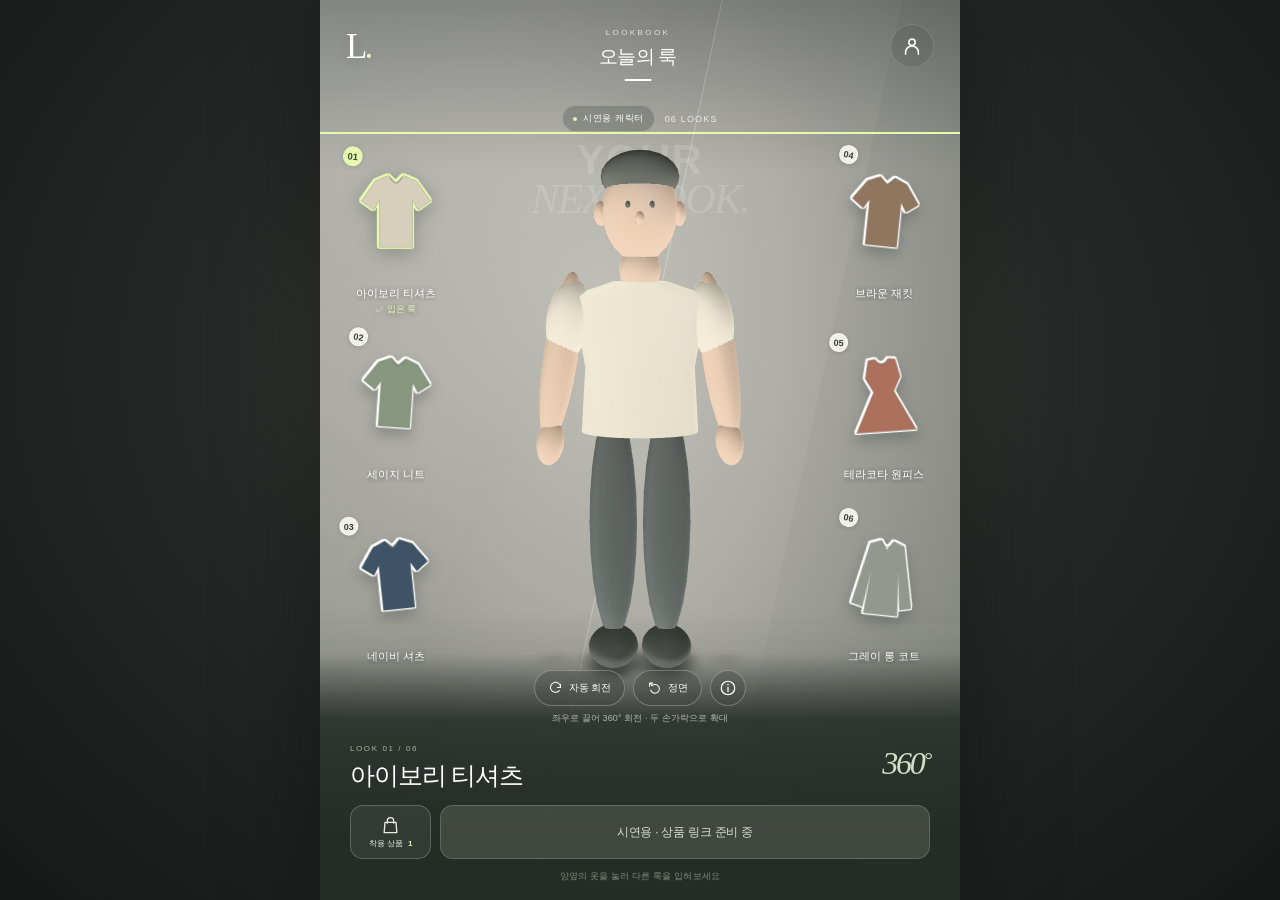
==== commit 37292d14: "Redesign the lookbook as an immersive portrait fitting room" ====
--- a/web/index.html
+++ b/web/index.html
@@ -1,20 +1,54 @@
 <!doctype html>
-<html lang="ko"><head>
-<meta charset="utf-8"><meta name="viewport" content="width=device-width, initial-scale=1"><meta name="description" content="옷을 고르고, 3D 캐릭터를 돌려보세요. 마음에 드는 착장의 쿠팡 상품 링크를 만나보는 룩북."><meta name="referrer" content="no-referrer">
-<meta http-equiv="Content-Security-Policy" content="default-src 'self'; img-src 'self' data: blob:; script-src 'self'; style-src 'self' 'unsafe-inline'; connect-src 'self' blob:; worker-src 'self' blob:; object-src 'none'; base-uri 'self'; form-action 'none'">
-<title>입어보고, 돌려보고 · LOOKBOOK</title><link rel="icon" href="./favicon.svg" type="image/svg+xml"><link rel="stylesheet" href="./styles.css"><link rel="stylesheet" href="./showroom.css">
-<script src="./core.js" defer></script><script src="./catalog-core.js" defer></script><script type="module" src="./vendor/model-viewer.min.js"></script><script src="./viewer.js" defer></script>
-</head><body class="showroom">
-<header class="topbar"><a class="brand" href="./" aria-label="룩북 처음 화면"><span class="brand-mark">L.</span><span>LOOKBOOK<span class="brand-sub">당신의 다음 룩을 만나보세요</span></span></a><span class="showroom-label"><span class="tiny-dot"></span> THE 3D FITTING ROOM</span></header>
-<main><section class="intro"><div><div class="eyebrow"><span></span> A DIFFERENT POINT OF VIEW</div><h1>입어보고,<br class="mobile-only"> 돌려보고.</h1><p>옷을 골라주세요. 모든 각도에서 새로운 룩을 만나보세요.</p></div><div class="intro-note"><span class="orbit-mark">360°</span><span>선택 한 번으로 바뀌는 착장<br><strong>내 손으로 돌려보는 3D</strong></span></div></section>
-<div id="demoBanner" class="demo-banner" hidden><span>INTERACTIVE DEMO</span><p>관리자 사진을 게시하기 전입니다. 시연용 캐릭터로 옷 선택과 3D 회전을 체험해보세요.</p></div>
-<div class="collection-header"><span>THE WARDROBE</span><span id="collectionCount">COLLECTION</span></div>
-<section class="visitor-grid" aria-label="옷 선택과 3D 착용"><aside class="wardrobe visitor-left" aria-label="왼쪽 의상 3개"><div class="section-heading"><h2>오늘의 선택</h2><span>01 — 03</span></div><div id="leftSlots" class="slot-list"></div></aside>
-<section class="visitor-center" aria-label="선택한 옷을 입은 캐릭터"><div class="model-toolbar"><span id="lookIndex">LOOK 01</span><span class="viewer-tag">3D VIEW</span></div>
-<div class="visitor-stage"><div class="stage-lines" aria-hidden="true"></div><model-viewer id="outfitViewer" camera-controls touch-action="pan-y" environment-image="neutral" shadow-intensity="1" shadow-softness="1" exposure="1" camera-orbit="0deg 80deg auto" min-camera-orbit="auto 20deg 60%" max-camera-orbit="auto 130deg 180%" interaction-prompt="auto" alt="3D 착용 캐릭터"><div slot="progress-bar" class="viewer-progress"></div></model-viewer><div id="viewerError" class="viewer-error" hidden><p>3D를 표시하지 못했습니다.</p><button id="retryViewer" class="secondary-button">다시 불러오기</button></div><span class="stage-watermark" aria-hidden="true">EVERY ANGLE. YOUR STYLE.</span></div>
-<div class="viewer-actions"><button id="rotateBtn" class="text-button" aria-pressed="false">자동 회전</button><span id="viewerStatus" role="status" aria-live="polite">3D 룩북 준비 중…</span><button id="frontBtn" class="text-button">정면으로</button></div>
-<div class="product-panel"><div class="product-heading"><span class="tiny-dot"></span><h2 id="selectedName">착용 아이템</h2></div><div id="productList"></div></div><p id="sourceNote" class="source-note"></p><div id="catalogError" class="feedback" hidden><p id="catalogErrorText"></p><a href="./">새로고침하기</a></div></section>
-<aside class="wardrobe visitor-right" aria-label="오른쪽 의상 3개"><div class="section-heading"><h2>다른 무드</h2><span>04 — 06</span></div><div id="rightSlots" class="slot-list"></div></aside></section>
-<div class="showroom-guide"><span><b>01</b> 옷을 선택하세요</span><i></i><span><b>02</b> 좌우로 끌어 돌려보세요</span><i></i><span><b>03</b> 마음에 들면 상품 보기</span></div>
-<footer><span>LOOKBOOK STUDIO <b>·</b> EVERYDAY, A NEW POSSIBILITY.</span><a href="./admin.html">관리자 ↗</a></footer></main><noscript>룩북을 사용하려면 브라우저의 JavaScript를 허용해주세요.</noscript>
-</body></html>
+<html lang="ko">
+<head>
+  <meta charset="utf-8">
+  <meta name="viewport" content="width=device-width, initial-scale=1, viewport-fit=cover">
+  <meta name="theme-color" content="#30312f">
+  <meta name="description" content="양옆의 옷을 골라 나만의 룩을 만나보세요. 가운데 캐릭터를 360° 돌려보고, 마음에 드는 옷은 쿠팡에서 확인하세요.">
+  <meta name="referrer" content="no-referrer">
+  <meta http-equiv="Content-Security-Policy" content="default-src 'self'; img-src 'self' data: blob:; script-src 'self' 'wasm-unsafe-eval'; style-src 'self' 'unsafe-inline'; connect-src 'self' blob:; worker-src 'self' blob:; object-src 'none'; base-uri 'self'; form-action 'none'">
+  <title>오늘의 룩 · LOOKBOOK</title>
+  <link rel="icon" href="./favicon.svg" type="image/svg+xml">
+  <link rel="stylesheet" href="./lookbook.css?v=20261108-immersive-1">
+  <script src="./core.js?v=20261108-immersive-1" defer></script>
+  <script src="./catalog-core.js?v=20261108-immersive-1" defer></script>
+  <script src="./viewer-support.js?v=20261108-immersive-1" defer></script>
+  <script src="./software-3d.js?v=20261108-immersive-1" defer></script>
+  <script src="./viewer.js?v=20261108-immersive-1" defer></script>
+</head>
+<body class="showroom">
+  <main class="lookbook" aria-label="옷 선택과 3D 착용">
+    <div class="studio-background" aria-hidden="true"><div class="window-light"></div><div class="studio-floor"></div></div>
+    <header class="lookbook-header">
+      <a class="brand" href="./" aria-label="룩북 처음 화면">L<span>.</span></a>
+      <div class="header-title"><span>LOOKBOOK</span><h1>오늘의 룩</h1></div>
+      <a class="icon-button admin-link" href="./admin.html" aria-label="관리자 페이지"><svg viewBox="0 0 24 24" aria-hidden="true"><circle cx="12" cy="8" r="3.5"/><path d="M5 21v-2a7 7 0 0 1 14 0v2"/></svg></a>
+    </header>
+    <div class="stage-heading"><span id="demoBanner" class="demo-badge" hidden><i></i>시연용 캐릭터</span><span class="collection-count" id="collectionCount">6 LOOKS</span></div>
+    <div class="editorial-wordmark" aria-hidden="true">YOUR<br><em>NEXT LOOK.</em></div>
+    <section class="visitor-stage" aria-label="선택한 옷을 입은 캐릭터">
+      <img id="fallbackImage" class="fallback-image" alt="착용 사진" hidden>
+      <canvas id="softwareViewer" class="software-viewer" data-fit="portrait" tabindex="0" role="img" aria-label="선택한 옷을 입은 3D 캐릭터. 드래그 또는 방향키로 회전" hidden></canvas>
+      <model-viewer id="outfitViewer" camera-controls touch-action="none" environment-image="neutral" shadow-intensity="1" shadow-softness="1" exposure="1" camera-orbit="0deg 80deg auto" min-camera-orbit="auto 20deg 60%" max-camera-orbit="auto 130deg 180%" interaction-prompt="auto" alt="3D 착용 캐릭터"><div slot="progress-bar" class="viewer-progress"></div></model-viewer>
+      <div id="viewerError" class="viewer-error" hidden><p>3D를 표시하지 못했습니다.</p><button id="retryViewer">다시 불러오기</button></div>
+    </section>
+    <aside class="wardrobe wardrobe-left" aria-label="왼쪽 의상 3개"><div id="leftSlots" class="slot-list"></div></aside>
+    <aside class="wardrobe wardrobe-right" aria-label="오른쪽 의상 3개"><div id="rightSlots" class="slot-list"></div></aside>
+    <section class="look-dock" aria-label="현재 착장과 상품">
+      <div class="viewer-actions">
+        <button id="rotateBtn" class="control-button" aria-pressed="false"><svg viewBox="0 0 24 24" aria-hidden="true"><path d="M20 7v5h-5M20 12a8 8 0 1 0-2 5"/></svg><span id="rotateLabel">자동 회전</span></button>
+        <button id="frontBtn" class="control-button"><svg viewBox="0 0 24 24" aria-hidden="true"><path d="M4 10V5h5M4 5l4 4a7 7 0 1 1-2 7"/></svg>정면</button>
+        <button id="helpBtn" class="control-button help-button" aria-label="룩북 이용 안내"><svg viewBox="0 0 24 24" aria-hidden="true"><circle cx="12" cy="12" r="9"/><path d="M12 11v6M12 7v1"/></svg></button>
+      </div>
+      <p id="viewerStatus" class="viewer-status" role="status" aria-live="polite">3D 룩북 준비 중…</p>
+      <div class="look-heading"><div><span id="lookIndex" class="look-index">LOOK 01 / 06</span><h2 id="selectedName">오늘은 어떤 룩?</h2></div><span class="angle-badge">360<span>°</span></span></div>
+      <div class="shop-actions"><button id="productsBtn" class="products-button" disabled><svg viewBox="0 0 24 24" aria-hidden="true"><path d="M5 8h14l1 13H4L5 8ZM8 9V6a4 4 0 0 1 8 0v3"/></svg><span>착용 상품 <b id="productCount">0</b></span></button><a id="shopLink" class="shop-link" target="_blank" rel="noopener noreferrer sponsored" hidden><span>쿠팡에서 보기</span><svg viewBox="0 0 24 24" aria-hidden="true"><path d="M5 12h14M13 6l6 6-6 6"/></svg></a><span id="shopPending" class="shop-pending">상품 링크 준비 중</span></div>
+      <p class="outfit-hint">양옆의 옷을 눌러 다른 룩을 입혀보세요</p>
+      <div id="catalogError" class="catalog-error" hidden><p id="catalogErrorText"></p><a href="./">새로고침하기</a></div>
+    </section>
+  </main>
+  <dialog id="productDialog" class="sheet" aria-labelledby="productDialogTitle"><div class="sheet-handle" aria-hidden="true"></div><div class="sheet-heading"><div><span class="sheet-eyebrow">SHOP THE LOOK</span><h2 id="productDialogTitle">지금 입은 아이템</h2></div><button class="icon-button close-dialog" data-close="productDialog" aria-label="상품 목록 닫기"><svg viewBox="0 0 24 24" aria-hidden="true"><path d="m6 6 12 12M6 18 18 6"/></svg></button></div><div id="productList"></div><p class="sheet-note">상품 버튼을 누르면 쿠팡이 새 창으로 열립니다.</p></dialog>
+  <dialog id="helpDialog" class="sheet" aria-labelledby="helpTitle"><div class="sheet-handle" aria-hidden="true"></div><div class="sheet-heading"><div><span class="sheet-eyebrow">HOW TO LOOK</span><h2 id="helpTitle">내 손으로, 모든 각도에서.</h2></div><button class="icon-button close-dialog" data-close="helpDialog" aria-label="이용 안내 닫기"><svg viewBox="0 0 24 24" aria-hidden="true"><path d="m6 6 12 12M6 18 18 6"/></svg></button></div><ol class="help-steps"><li><b>01</b><div><strong>마음에 드는 옷 선택</strong><p>양옆의 의상 이미지를 누르면 착장이 바뀝니다.</p></div></li><li><b>02</b><div><strong>캐릭터를 잡고 돌려보기</strong><p>좌우로 드래그하거나 방향키를 눌러보세요. 자동 회전도 사용할 수 있어요.</p></div></li><li><b>03</b><div><strong>마음에 들면 상품 확인</strong><p>하단 쿠팡 버튼이나 착용 상품 목록에서 확인하세요.</p></div></li></ol><p id="supportNote" class="support-note" hidden></p><p id="sourceNote" class="source-note"></p></dialog>
+  <noscript>룩북을 사용하려면 브라우저의 JavaScript를 허용해주세요.</noscript>
+</body>
+</html>
--- a/web/lookbook.css
+++ b/web/lookbook.css
@@ -0,0 +1,25 @@
+/* Portrait showroom: the model is the stage, the six looks float around it. */
+:root{color-scheme:dark;font-family:Inter,"Pretendard","Noto Sans KR",-apple-system,BlinkMacSystemFont,"Segoe UI",sans-serif;font-synthesis:none;color:#fff;background:#181a19}
+*{box-sizing:border-box}body{margin:0}button,a{-webkit-tap-highlight-color:transparent;touch-action:manipulation}button{font:inherit;color:inherit;cursor:pointer}button:disabled{cursor:default}a{color:inherit;text-decoration:none}[hidden]{display:none!important}button:focus-visible,a:focus-visible,canvas:focus-visible{outline:2px solid #e6f9b0;outline-offset:4px}svg{width:22px;height:22px;fill:none;stroke:currentColor;stroke-width:1.65;stroke-linecap:round;stroke-linejoin:round;flex-shrink:0}
+body{min-height:100svh;background:radial-gradient(ellipse at 50% 40%,#494b46 0,#262927 46%,#151817 100%)}
+.lookbook{position:relative;isolation:isolate;margin:0 auto;width:100%;max-width:640px;height:100svh;height:100dvh;min-height:650px;overflow:hidden;background:#96958f;box-shadow:0 0 100px #0005}
+.studio-background{position:absolute;inset:0;z-index:-2;overflow:hidden;background:radial-gradient(ellipse at 44% 34%,#c1c0b8 0,#aaa9a3 38%,#8d8f88 72%,#777b73 100%)}
+.window-light{position:absolute;top:0;left:-15%;width:63%;height:100%;background:linear-gradient(100deg,#eeeee45c,transparent 64%);transform:skewX(-12deg);border-right:1px solid #e9eadf2e;box-shadow:180px 0 0 #e6e6dc0e}
+.studio-floor{position:absolute;left:-20%;right:-20%;height:25%;bottom:14%;transform:perspective(400px) rotateX(65deg);border-top:1px solid #fff2;background:linear-gradient(#a8aaa026,transparent)}
+.lookbook::before{content:"";position:absolute;inset:0;z-index:-1;pointer-events:none;background:linear-gradient(#151b204d 0,transparent 19%,transparent 68%,#2126208c 100%)}
+.lookbook-header{position:absolute;z-index:5;top:0;left:0;right:0;height:88px;padding:calc(18px + env(safe-area-inset-top)) 22px 14px;display:flex;justify-content:space-between;align-items:center}
+.brand{font-family:Georgia,serif;font-size:35px;line-height:1;width:40px;letter-spacing:-.08em;text-shadow:0 2px 12px #0002}.brand span{color:#e4f5c5}.header-title{text-align:center}.header-title>span{font-size:8px;letter-spacing:.3em;opacity:.75}.header-title h1{position:relative;font-size:19px;letter-spacing:-.04em;line-height:1.4;font-weight:650;margin:5px 0 0}.header-title h1::after{content:"";position:absolute;left:50%;bottom:-10px;transform:translateX(-50%);width:27px;height:2px;border-radius:3px;background:#fff}
+.icon-button{border:0;background:transparent;display:inline-flex;align-items:center;justify-content:center;min-width:44px;min-height:44px;padding:10px;border-radius:50%}.admin-link{background:#2b302d20;border:1px solid #fff2}.admin-link:hover{background:#fff2}
+.stage-heading{position:absolute;z-index:4;top:calc(105px + env(safe-area-inset-top));left:0;right:0;display:flex;align-items:center;justify-content:center;gap:10px;pointer-events:none;font-size:9px;letter-spacing:.06em}.demo-badge{display:inline-flex;align-items:center;gap:6px;padding:6px 10px;border:1px solid #fff3;border-radius:20px;background:#3b403b47;backdrop-filter:blur(8px)}.demo-badge i{height:4px;width:4px;border-radius:50%;background:#e1f3b6}.collection-count{opacity:.8;font-size:9px;letter-spacing:.13em}
+.editorial-wordmark{position:absolute;top:15.5%;left:0;right:0;text-align:center;font-size:clamp(28px,5.3vw,42px);line-height:.93;letter-spacing:.03em;font-weight:800;color:#ffffff26;pointer-events:none;z-index:-1}.editorial-wordmark em{font-family:Georgia,serif;font-weight:400;letter-spacing:-.04em}
+.visitor-stage{position:absolute;inset:calc(132px + env(safe-area-inset-top)) 0 calc(202px + env(safe-area-inset-bottom));z-index:1;min-height:260px}
+model-viewer,.software-viewer,.fallback-image{position:absolute;inset:0;width:100%;height:100%;border:0;background:transparent;touch-action:none;--poster-color:transparent;--progress-bar-color:#e6f9b0}.software-viewer{cursor:grab;outline-offset:-4px}.fallback-image{object-fit:contain;padding:8px 17% 0}.viewer-progress{height:2px;width:100%;position:absolute;top:0;left:0;background:#e6f9b0;animation:loading 1s ease-in-out infinite}.viewer-error{position:absolute;z-index:3;left:19%;right:19%;top:42%;padding:16px;text-align:center;background:#272c27e8;border:1px solid #ffffff29;border-radius:15px;backdrop-filter:blur(12px);font-size:12px;line-height:1.6}.viewer-error button{padding:9px 14px;border:1px solid #ffffff50;border-radius:20px;background:transparent;font-size:11px}.viewer-error p{margin:0 0 10px}
+.wardrobe{position:absolute;z-index:3;top:calc(145px + env(safe-area-inset-top));bottom:calc(218px + env(safe-area-inset-bottom));width:104px;pointer-events:none}.wardrobe-left{left:19px}.wardrobe-right{right:19px}.slot-list{display:grid;grid-template-rows:repeat(3,minmax(0,1fr));align-items:center;gap:8px;height:100%}.visitor-card{position:relative;display:flex;flex-direction:column;align-items:center;justify-content:center;min-width:0;width:100%;height:100%;max-height:173px;padding:0 3px;border:0;background:transparent;text-align:center;pointer-events:auto;transition:transform .18s ease}.visitor-card:not(:disabled):hover{transform:translateY(-3px)}.visitor-card:disabled{opacity:.38}.visitor-card-image{position:relative;display:flex;align-items:center;justify-content:center;min-height:52px;height:calc(100% - 32px);max-height:134px;width:100%;transform:rotate(-6deg);transition:transform .2s,filter .2s}.wardrobe-right .visitor-card-image{transform:rotate(6deg)}.visitor-card:nth-child(2) .visitor-card-image{transform:rotate(4deg)}.wardrobe-right .visitor-card:nth-child(2) .visitor-card-image{transform:rotate(-4deg)}.visitor-card.active .visitor-card-image{transform:rotate(0) scale(1.04)}.visitor-card-image img{width:100%;height:100%;object-fit:contain;filter:drop-shadow(1.5px 0 0 #fff) drop-shadow(-1.5px 0 0 #fff) drop-shadow(0 1.5px 0 #fff) drop-shadow(0 -1.5px 0 #fff) drop-shadow(0 7px 7px #252b2845)}.visitor-card.active .visitor-card-image img{filter:drop-shadow(1.5px 0 0 #e6f9b0) drop-shadow(-1.5px 0 0 #e6f9b0) drop-shadow(0 1.5px 0 #e6f9b0) drop-shadow(0 -1.5px 0 #e6f9b0) drop-shadow(0 4px 9px #26362a50)}.item-number{position:absolute;top:1px;left:0;z-index:2;display:grid;place-items:center;width:19px;height:19px;border-radius:50%;font-size:9px;font-weight:600;background:#f8f8f0e8;color:#394037;border:1px solid #fff7;box-shadow:0 1px 5px #0002;transform:rotate(6deg)}.active .item-number{background:#e6f9b0;border-color:#e6f9b0}.visitor-card-caption{display:flex;flex-direction:column;align-items:center;max-width:100%;padding:4px 0 0;gap:3px;line-height:1.4;text-shadow:0 1px 6px #0008}.visitor-card-caption strong{font-size:11px;font-weight:550;max-width:100%;overflow:hidden;white-space:nowrap;text-overflow:ellipsis}.visitor-card-caption small{font-size:9px;line-height:1.3;color:#e6f9b0;min-height:12px}.empty-hanger{font-size:36px;font-weight:200;color:#fff6}.visitor-card:focus-visible{border-radius:12px}
+.look-dock{position:absolute;z-index:4;bottom:0;left:0;right:0;padding:16px 24px calc(17px + env(safe-area-inset-bottom));background:linear-gradient(transparent,#283029e8 27%,#242b25fa 74%);pointer-events:none}.look-dock button,.look-dock a{pointer-events:auto}.viewer-actions{display:flex;align-items:center;justify-content:center;gap:8px;margin:0 0 4px}.control-button{display:flex;align-items:center;justify-content:center;gap:6px;min-height:36px;padding:0 13px;border:1px solid #fff4;border-radius:24px;background:#26302b33;backdrop-filter:blur(8px);font-size:10px}.control-button svg{width:15px;height:15px}.control-button[aria-pressed="true"]{color:#273223;background:#e6f9b0;border-color:#e6f9b0}.control-button:disabled{opacity:.4}.help-button{padding:0;width:36px}.help-button svg{width:18px;height:18px}.viewer-status{font-size:9px;letter-spacing:.01em;text-align:center;min-height:15px;line-height:1.5;margin:6px 0 10px;color:#e7ece2b5}.viewer-status.error{color:#ffe1c4}.look-heading{display:flex;align-items:center;justify-content:space-between;gap:16px;margin-bottom:14px}.look-index{font-size:8px;letter-spacing:.2em;color:#d3dec4bd}.look-heading h2{font-size:25px;line-height:1.25;letter-spacing:-.045em;font-weight:550;margin:5px 0 0;overflow:hidden;text-overflow:ellipsis;white-space:nowrap;max-width:400px}.look-heading>div{min-width:0}.angle-badge{font-family:Georgia,serif;font-size:32px;letter-spacing:-.07em;color:#d5dec6;font-style:italic}.angle-badge span{font-family:inherit;font-size:22px;vertical-align:top;line-height:1.4}
+.shop-actions{display:flex;gap:9px}.products-button{border:1px solid #f0f5e33b;background:#fff1;border-radius:13px;display:flex;flex-direction:column;align-items:center;justify-content:center;gap:3px;min-height:54px;min-width:81px;padding:6px 11px;font-size:8px;color:#e7ede0}.products-button svg{width:19px;height:19px}.products-button b{font-weight:600;margin-left:3px;color:#e6f9b0}.products-button:disabled{opacity:.4}.shop-link,.shop-pending{display:flex;align-items:center;justify-content:center;flex:1;gap:18px;border-radius:13px;min-height:54px;font-size:14px;letter-spacing:-.02em;font-weight:650}.shop-link{background:#e6f9b0;color:#293222;box-shadow:0 4px 18px #1113}.shop-link:hover{background:#f0ffd0}.shop-link svg{width:19px;height:19px}.shop-pending{background:#dbe5d026;color:#d9e1d0;border:1px solid #e7eede30;font-size:12px;font-weight:400}.outfit-hint{text-align:center;font-size:9px;letter-spacing:.02em;color:#b8c3af9e;margin:11px 0 0}.catalog-error{pointer-events:auto;font-size:12px;line-height:1.7;padding:12px;background:#3f302a;border:1px solid #b7907e;border-radius:12px}.catalog-error a{text-decoration:underline}
+.sheet{color-scheme:light;color:#2a3029;border:1px solid #fff4;border-radius:24px 24px 0 0;background:#f7f8f2;width:min(100%,600px);max-width:600px;margin:auto auto 0;max-height:80svh;max-height:80dvh;padding:13px 24px calc(22px + env(safe-area-inset-bottom));box-shadow:0 -15px 60px #0003;overflow:auto}.sheet::backdrop{background:#101b1566;backdrop-filter:blur(5px)}.sheet-handle{height:4px;width:32px;margin:0 auto 18px;border-radius:3px;background:#cbd1c3}.sheet-heading{display:flex;align-items:center;justify-content:space-between;gap:12px;margin-bottom:18px}.sheet-eyebrow{font-size:9px;letter-spacing:.15em;color:#7d8974}.sheet-heading h2{font-size:20px;letter-spacing:-.04em;margin:6px 0 0;font-weight:600}.sheet .icon-button{border:1px solid #d8decf}.product-row{display:grid;grid-template-columns:44px 1fr auto;align-items:center;gap:12px;padding:16px 0;border-top:1px solid #dee3d5}.product-row>img{width:44px;height:54px;object-fit:contain;border-radius:8px;background:#e6e9e0}.product-row strong{display:block;font-size:12px;font-weight:550;overflow-wrap:anywhere}.product-row small{display:block;font-size:10px;margin-top:5px;color:#8a9380}.coupang-link{font-size:11px;border-radius:9px;background:#33492b;color:#fff;padding:12px 10px;white-space:nowrap}.no-link{font-size:10px;color:#89917f}.sheet-note{font-size:10px;color:#8b947f;line-height:1.7;margin:16px 0 0}.help-steps{list-style:none;margin:0;padding:0}.help-steps li{display:flex;gap:16px;padding:17px 0;border-top:1px solid #dce2d2}.help-steps b{font-size:11px;color:#86967c;font-weight:400;line-height:1.8}.help-steps strong{font-size:13px;font-weight:600}.help-steps p{font-size:12px;line-height:1.7;color:#7f8b74;margin:6px 0 0}.support-note,.source-note{font-size:11px;line-height:1.8;color:#7b886f;margin:14px 0 0}.support-note{background:#eaeee2;border-radius:10px;padding:12px}
+@keyframes loading{50%{opacity:.3}}
+@media(min-width:700px){.lookbook{max-width:min(640px,80dvh);min-width:490px}.lookbook-header{padding-left:26px;padding-right:26px}.wardrobe{width:108px}.wardrobe-left{left:22px}.wardrobe-right{right:22px}.look-dock{padding-left:30px;padding-right:30px}}
+@media(max-width:440px){.lookbook-header{height:81px;padding-left:18px;padding-right:18px}.brand{font-size:31px}.header-title h1{font-size:18px}.stage-heading{top:calc(96px + env(safe-area-inset-top))}.visitor-stage{top:calc(122px + env(safe-area-inset-top));bottom:calc(195px + env(safe-area-inset-bottom))}.wardrobe{top:calc(130px + env(safe-area-inset-top));bottom:calc(219px + env(safe-area-inset-bottom));width:78px}.wardrobe-left{left:9px}.wardrobe-right{right:9px}.slot-list{gap:5px}.visitor-card{max-height:148px}.visitor-card-image{height:calc(100% - 32px);max-height:110px;width:69px}.visitor-card-caption strong{font-size:9px}.visitor-card-caption small{font-size:8px}.item-number{width:16px;height:16px;font-size:8px}.look-dock{padding-left:18px;padding-right:18px;padding-bottom:calc(13px + env(safe-area-inset-bottom))}.look-heading h2{font-size:23px;max-width:280px}.look-heading{margin-bottom:12px}.angle-badge{font-size:29px}.sheet{padding-left:20px;padding-right:20px}.product-row{gap:9px}.no-link{font-size:9px}}
+@media(max-height:740px){.stage-heading{top:calc(87px + env(safe-area-inset-top))}.visitor-stage{top:calc(110px + env(safe-area-inset-top));bottom:calc(195px + env(safe-area-inset-bottom))}.wardrobe{top:calc(117px + env(safe-area-inset-top));bottom:calc(220px + env(safe-area-inset-bottom))}.visitor-card-image{max-height:86px}.visitor-card-caption{gap:1px}.look-heading h2{font-size:21px}.look-dock{padding-top:10px}.outfit-hint{margin-top:8px}.viewer-status{margin-bottom:7px}.look-heading{margin-bottom:10px}}
+@media(prefers-reduced-motion:reduce){.visitor-card,.visitor-card-image{transition:none}.viewer-progress{animation:none}}
